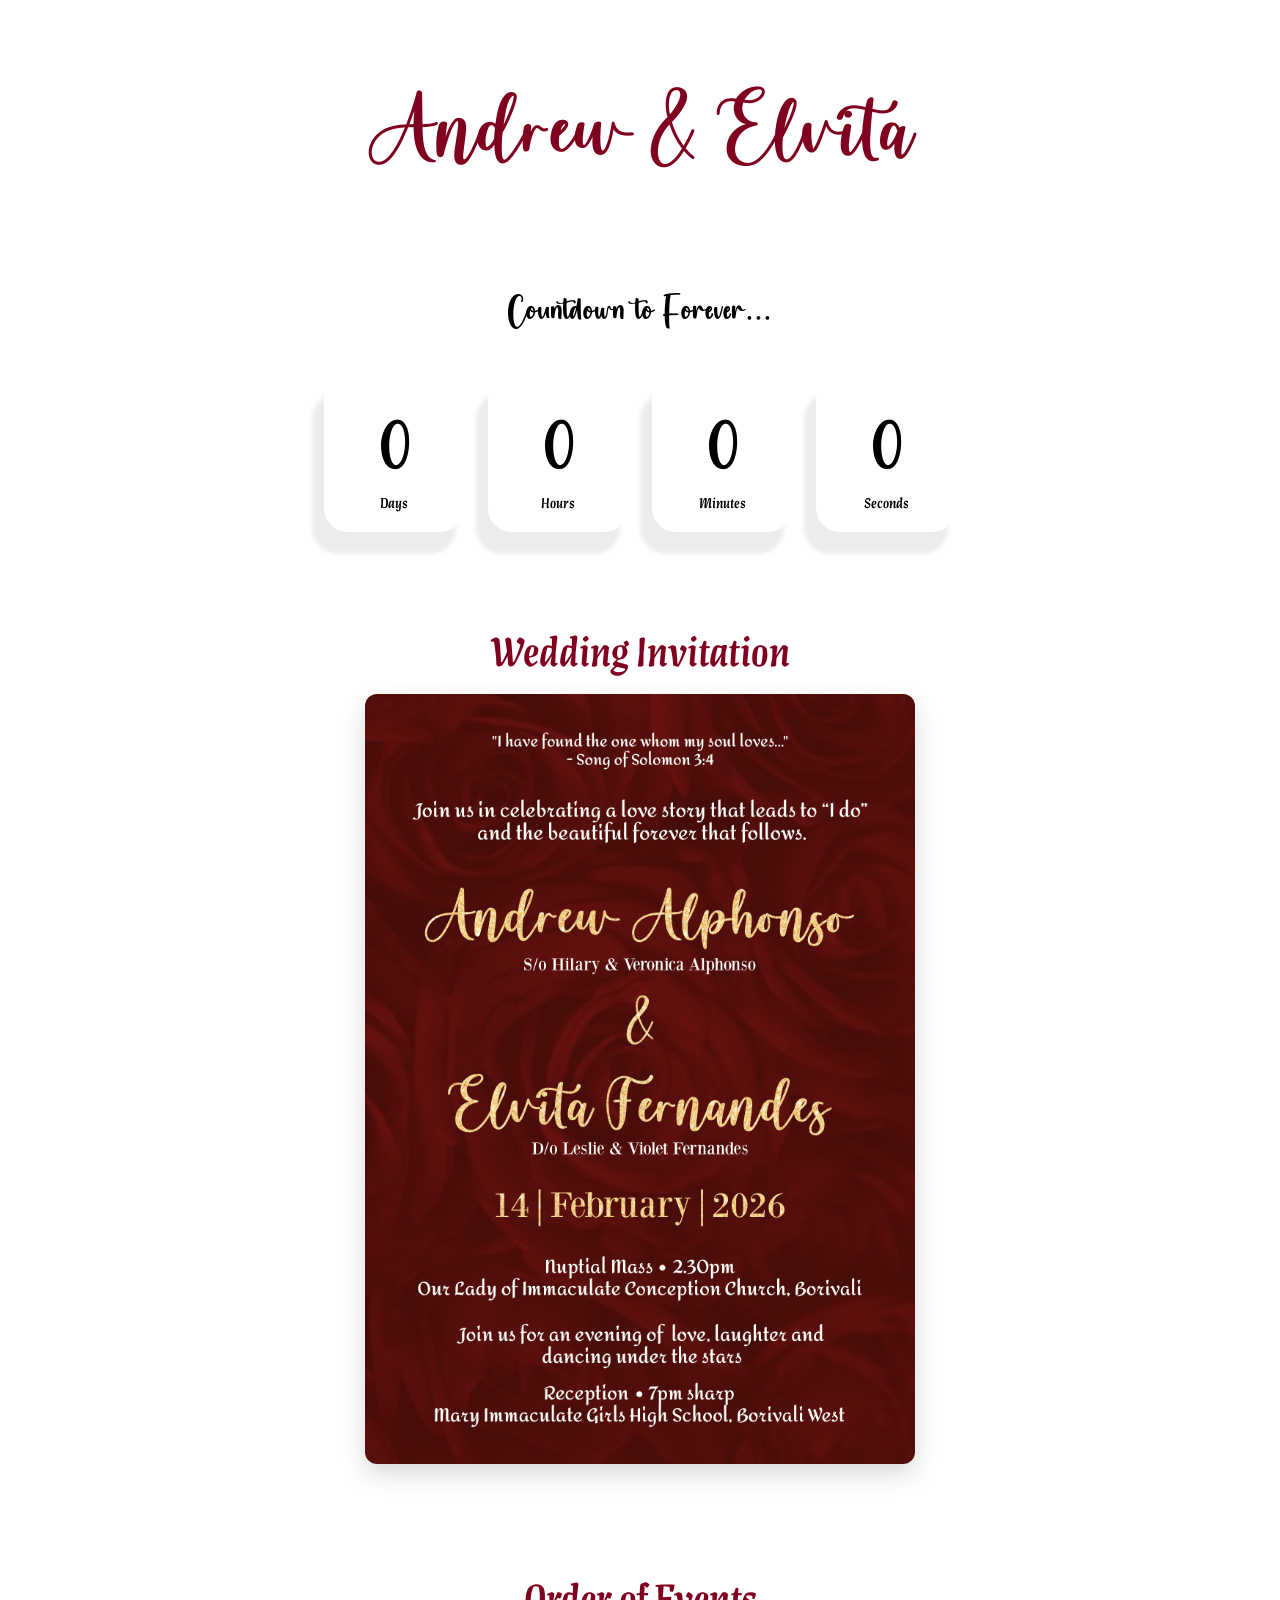
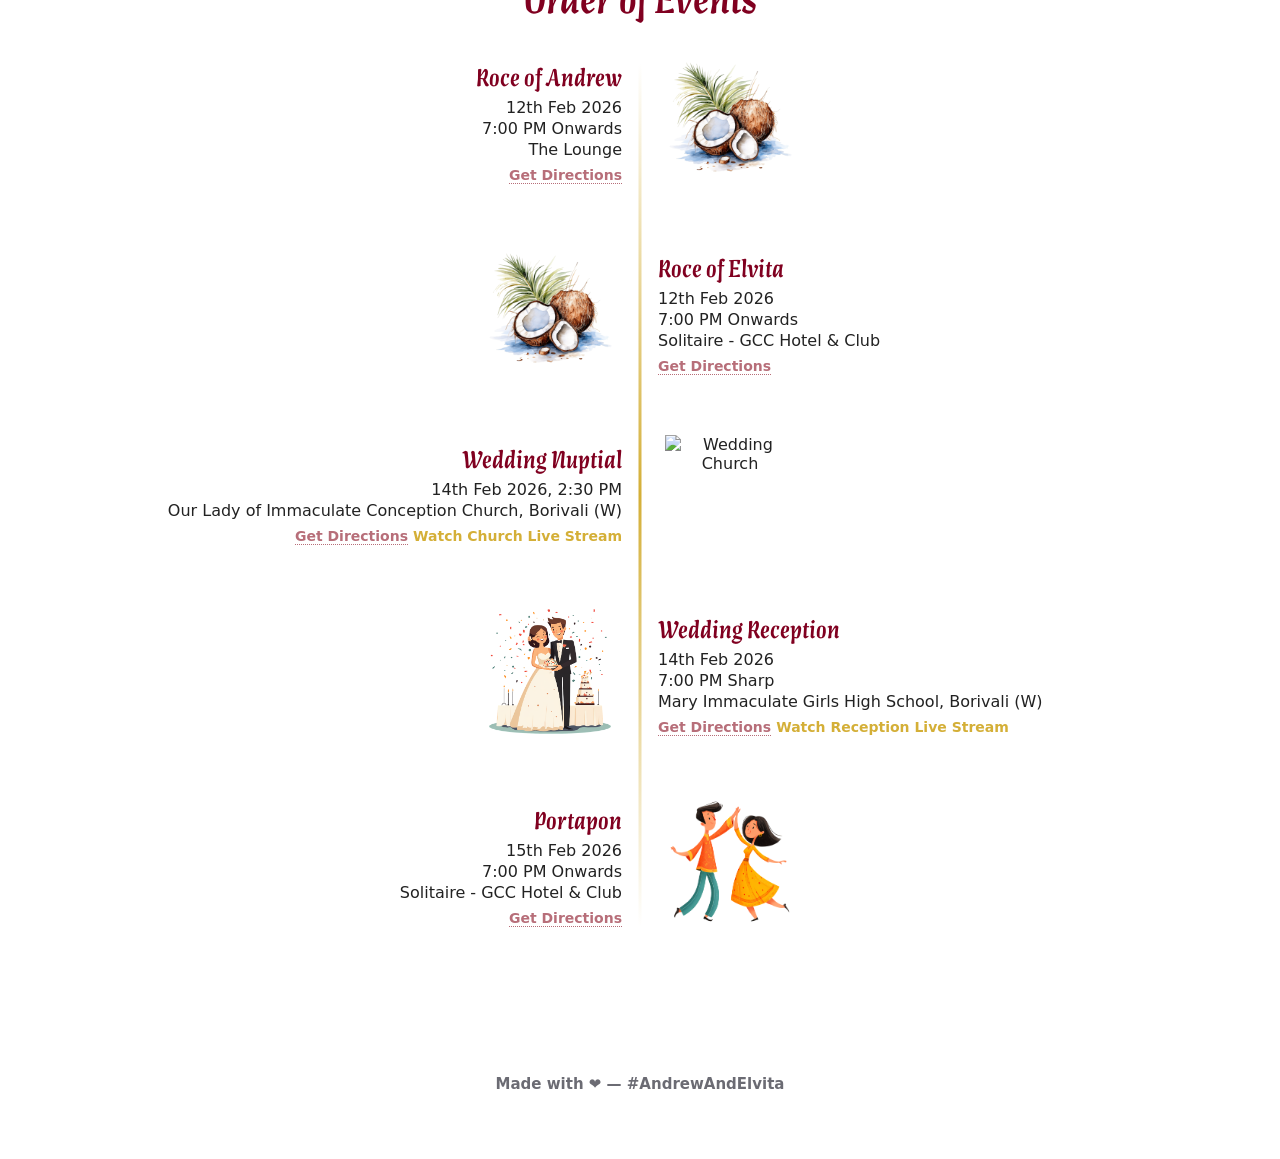
==== index.html @ 6a21d0bb "Update index.html" ====
<!doctype html>
<html lang="en">
<head>
  <meta charset="utf-8" />
  <meta name="viewport" content="width=device-width,initial-scale=1" />
  <title>Andrew & Elvita — Wedding</title>

  <!-- GSAP Libraries -->
  <script src="https://cdnjs.cloudflare.com/ajax/libs/gsap/3.13.0/gsap.min.js"></script>
  <script src="https://cdnjs.cloudflare.com/ajax/libs/gsap/3.13.0/ScrollTrigger.min.js"></script>

  <style>
    /* ===================== FONTS ===================== */
    @font-face {
      font-family: 'BrasiliaDelight';
      src: url('BrasiliaDelight-Regular.otf') format('opentype');
      font-weight: normal;
      font-style: normal;
    }

    @font-face {
      font-family: 'ArtigoDisplay';
      src: url('fonnts.com-Artigo-Display-Medium.otf') format('opentype');
      font-weight: 600;
      font-style: normal;
    }

    @font-face {
      font-family: 'Castillem';
      src: url('Castillem.otf') format('opentype');
      font-weight: normal;
      font-style: normal;
    }

    /* ===================== ROOT & BODY ===================== */
    :root {
      --primary: #B76E79;
      --bg: rgba(255, 255, 255, 0.85);
      --text: #222;
      --muted: #6b6b73;
      --card-radius: 20px;
      --gold: #D4AF37;
      --maroon: #800020;
    }

    body {
      font-family: Inter, system-ui, -apple-system, Segoe UI, Roboto, "Helvetica Neue", Arial;
      margin: 0;
      color: var(--text);
      background:
        linear-gradient(rgba(255,255,255,0.75), rgba(255,255,255,0.75)),
        url('bg.jpg') no-repeat center center fixed;
      background-size: cover;
    }

    .container {
      max-width: 1100px;
      margin: 36px auto;
      padding: 24px;
    }

    /* ===================== HEADER ===================== */
    header {
      display: flex;
      flex-direction: column;
      align-items: center;
      text-align: center;
    }

    .names {
      font-family: "BrasiliaDelight";
      font-size: 60px;
      color: var(--maroon);
      margin-bottom: 100px;
    }

    #name1, #name2 {
      display: inline-block; /* for GSAP slide-in */
    }

    .count {
      font-family: "Castillem";
      font-size: 35px;
      color: #000000;
    }

    /* ===================== COUNTDOWN (MATCH SCREENSHOT) ===================== */
    .countdown {
      display: flex;
      justify-content: center;
      gap: 24px;
      margin: 26px 0 10px;
      flex-wrap: nowrap;              /* always one row */
      box-sizing: border-box;
      padding: 10px 8px;
    }

    .unit {
      flex: 0 0 auto;
      background: #ffffff;
      border-radius: 24px;
      padding: 20px 20px;
      min-width: 100px;
      box-shadow: -10px 20px 4px 2px rgba(0, 0, 0, 0.08);
    }

    .unit .num {
      font-family: "BrasiliaDelight", cursive;
      font-weight: 700;
      font-size: 44px;
      text-align: center;
      color: #000000;
    }

    .unit .label {
      font-family: "ArtigoDisplay", serif;
      font-size: 14px;
      text-align: center;
      margin-top: 6px;
      color: #000000;
    }

    /* ===================== INVITATION CARD ===================== */
    .weddingcard {
      font-family: "ArtigoDisplay";
      font-size: 40px;
      text-align: center;
      color: var(--maroon);
      padding: 18px;
      margin-top: 20px;
    }

    .weddingcard img {
      max-width: 100%;
      height: auto;
      display: block;
      margin: 0 auto;
      border-radius: 12px;
      box-shadow: 0 10px 25px rgba(0,0,0,0.15);
    }

    /* ===================== ORDER OF EVENTS ===================== */
    .order-events {
      padding: 60px 20px 40px;
      text-align: center;
    }

    .events-title {
      font-family: "ArtigoDisplay";
      font-size: 40px;
      color: var(--maroon);
      margin-bottom: 40px;
    }

    .timeline {
      position: relative;
      max-width: 1000px;
      margin: auto;
    }

    .timeline::before {
      content: "";
      position: absolute;
      width: 3px;
      background: linear-gradient(to bottom, transparent, var(--gold), transparent);
      top: 0;
      bottom: 0;
      left: 50%;
      transform: translateX(-50%);
    }

    .event {
      position: relative;
      width: 50%;
      margin-bottom: 70px;
      opacity: 1;
      transform: none;
      transition: all 0.7s ease;
    }

    .event.animate {
      opacity: 0;
      transform: translateY(40px);
    }

    .event.show {
      opacity: 1;
      transform: translateY(0);
    }

    .left  { left: 0; }
    .right { left: 50%; }

    .left .event-text {
      text-align: right;
      padding-right: 18px;
    }

    .right .event-text {
      text-align: left;
      padding-left: 18px;
    }

    .event-text h3 {
      font-family: "ArtigoDisplay";
      font-size: 24px;
      color: var(--maroon);
      margin-bottom: 6px;
    }

    .event-text p {
      margin: 2px 0;
      font-size: 16px;
      color: var(--text);
    }

    .directions-link {
      display: inline-block;
      margin-top: 6px;
      font-size: 14px;
      color: var(--primary);
      text-decoration: none;
      font-weight: 600;
      border-bottom: 1px dotted var(--primary);
      transition: all 0.25s ease;
    }

    .directions-link:hover {
      color: var(--maroon);
      border-bottom-color: var(--maroon);
    }

    .live-link {
      display: inline-block;
      margin-top: 4px;
      font-size: 14px;
      color: var(--gold);
      text-decoration: none;
      font-weight: 600;
      border-bottom: 1px solid transparent;
      transition: all 0.25s ease;
    }

    .live-link:hover {
      color: var(--maroon);
      border-bottom-color: var(--maroon);
    }

    .event-graphic {
      position: absolute;
      top: -10px;
      width: 130px;
    }

    .event-graphic img {
      width: 100%;
      height: auto;
      display: block;
    }

    .left .event-graphic {
      right: -155px;
    }

    .right .event-graphic {
      left: -155px;
    }

    /* ===================== FOOTER ===================== */
    footer {
      margin-top: 26px;
      text-align: center;
      color: var(--muted);
      font-size: 15px;
      font-weight: 700;
      padding: 12px 0 6px;
    }

    /* ===================== RESPONSIVE ===================== */
    @media (max-width: 768px) {
      .container {
        padding: 16px;
      }

      .names {
        font-size: 40px;
        margin-bottom: 60px;
      }

      /* smaller countdown cards but still 1 row */
      .countdown {
        gap: 8px;
      }

      .unit {
        min-width: 70px;
        padding: 15px 10px;
        border-radius: 20px;
      }

      .unit .num {
        font-size: 28px;
      }

      .unit .label {
        font-size: 11px;
      }

      .events-title {
        font-size: 32px;
      }

      .event-text h3 {
        font-size: 22px;
      }

      .event-text p {
        font-size: 15px;
      }

      .event-graphic {
        width: 125px;
        top: 50%;
        transform: translateY(-50%);
      }

      .left .event-graphic{
        right: -145px;
      }

      .right .event-graphic{
        left: -145px;
      }
    }
  </style>
</head>

<body>
  <div class="overlay">
    <div class="container">
      <!-- ===================== HEADER ===================== -->
      <header>
        <div class="names">
          <span id="name1">Andrew</span> & <span id="name2">Elvita</span>
        </div>

        <div class="count">Countdown to Forever...</div>

        <div class="countdown" id="countdown">
          <div class="unit">
            <div class="num" id="days">0</div>
            <div class="label">Days</div>
          </div>
          <div class="unit">
            <div class="num" id="hours">0</div>
            <div class="label">Hours</div>
          </div>
          <div class="unit">
            <div class="num" id="minutes">0</div>
            <div class="label">Minutes</div>
          </div>
          <div class="unit">
            <div class="num" id="seconds">0</div>
            <div class="label">Seconds</div>
          </div>
        </div>
      </header>

      <!-- ===================== INVITATION CARD ===================== -->
      <section class="weddingcard">
        <div class="weddingcard">Wedding Invitation</div>
        <img src="wed card.jpg" alt="Wedding Invitation Card" width="550" height="650">
      </section>

      <!-- ===================== ORDER OF EVENTS ===================== -->
      <section class="order-events">
        <h2 class="events-title">Order of Events</h2>

        <div class="timeline">

          <!-- Roce of Andrew -->
          <div class="event left">
            <div class="event-text">
              <h3>Roce of Andrew</h3>
              <p>12th Feb 2026</p>
              <p>7:00 PM Onwards</p>
              <p>The Lounge</p>
              <a class="directions-link"
                 href="https://maps.app.goo.gl/tTWmRG5A96qswWANA"
                 target="_blank">Get Directions</a>
            </div>
            <div class="event-graphic">
              <img src="coconut.png" alt="Roce Coconut">
            </div>
          </div>

          <!-- Roce of Elvita -->
          <div class="event right">
            <div class="event-text">
              <h3>Roce of Elvita</h3>
              <p>12th Feb 2026</p>
              <p>7:00 PM Onwards</p>
              <p>Solitaire - GCC Hotel & Club</p>
              <a class="directions-link"
                 href="https://maps.app.goo.gl/Ly2qHVimS2H58NBR9"
                 target="_blank">Get Directions</a>
            </div>
            <div class="event-graphic">
              <img src="coconut.png" alt="Roce Coconut">
            </div>
          </div>

          <!-- Wedding Nuptial -->
          <div class="event left">
            <div class="event-text">
              <h3>Wedding Nuptial</h3>
              <p>14th Feb 2026, 2:30 PM</p>
              <p>Our Lady of Immaculate Conception Church, Borivali (W)</p>
              <a class="directions-link"
                 href="https://maps.app.goo.gl/smythFnh6tq2FZja9"
                 target="_blank">Get Directions</a>
              <a class="live-link"
                 href="YOUTUBE_CHURCH_URL"
                 target="_blank">Watch Church Live Stream</a>
            </div>
            <div class="event-graphic">
              <img src="church.png" alt="Wedding Church">
            </div>
          </div>

          <!-- Wedding Reception -->
          <div class="event right">
            <div class="event-text">
              <h3>Wedding Reception</h3>
              <p>14th Feb 2026</p>
              <p>7:00 PM Sharp</p>
              <p>Mary Immaculate Girls High School, Borivali (W)</p>
              <a class="directions-link"
                 href="https://maps.app.goo.gl/vG9r6VbFdsFW2Vdf7"
                 target="_blank">Get Directions</a>
              <a class="live-link"
                 href="YOUTUBE_RECEPTION_URL"
                 target="_blank">Watch Reception Live Stream</a>
            </div>
            <div class="event-graphic">
              <img src="reception.png" alt="Reception">
            </div>
          </div>

          <!-- Portapon -->
          <div class="event left">
            <div class="event-text">
              <h3>Portapon</h3>
              <p>15th Feb 2026</p>
              <p>7:00 PM Onwards</p>
              <p>Solitaire - GCC Hotel & Club</p>
              <a class="directions-link"
                 href="https://maps.app.goo.gl/Ly2qHVimS2H58NBR9"
                 target="_blank">Get Directions</a>
            </div>
            <div class="event-graphic">
              <img src="portapon.png" alt="Portapon Dinner">
            </div>
          </div>

        </div>
      </section>

      <!-- ===================== FOOTER ===================== -->
      <footer>
        Made with ❤️ — #AndrewAndElvita
      </footer>
    </div>
  </div>

  <script>
    // ===================== NAME ANIMATION =====================
    gsap.from("#name1", {
      duration: 1.5,
      xPercent: -300,
      opacity: 0,
      ease: "power1.out"
    });

    gsap.from("#name2", {
      duration: 1.5,
      xPercent: 300,
      opacity: 0,
      ease: "power1.out"
    });

    // Optional scroll trigger (you can remove if not needed)
    ScrollTrigger.create({
      trigger: "header",
      start: "bottom bottom",
      onEnter: () => {
        document.getElementById("countdown")
                .scrollIntoView({ behavior: "smooth" });
      },
      onEnterBack: () => {
        document.querySelector("header")
                .scrollIntoView({ behavior: "smooth" });
      }
    });

    // ===================== COUNTDOWN LOGIC =====================
    const WEDDING_DATE_ISO = "2026-02-14T02:30:00+05:30";
    const end = new Date(WEDDING_DATE_ISO).getTime();

    function updateCountdown() {
      const now = Date.now();
      let diff = Math.max(0, end - now);

      const days = Math.floor(diff / (1000 * 60 * 60 * 24));
      diff -= days * (1000 * 60 * 60 * 24);

      const hours = Math.floor(diff / (1000 * 60 * 60));
      diff -= hours * (1000 * 60 * 60);

      const minutes = Math.floor(diff / (1000 * 60));
      diff -= minutes * (1000 * 60);

      const seconds = Math.floor(diff / 1000);

      document.getElementById('days').textContent = days;
      document.getElementById('hours').textContent = hours.toString().padStart(2, '0');
      document.getElementById('minutes').textContent = minutes.toString().padStart(2, '0');
      document.getElementById('seconds').textContent = seconds.toString().padStart(2, '0');

      if (end - now <= 0) {
        document.getElementById('countdown').innerHTML =
          "<strong>The day has arrived — Welcome!</strong>";
        clearInterval(timer);
      }
    }

    updateCountdown();
    const timer = setInterval(updateCountdown, 1000);

    // ===================== TIMELINE SCROLL ANIMATION =====================
    document.addEventListener('DOMContentLoaded', () => {
      const events = document.querySelectorAll('.event');
      events.forEach(e => e.classList.add('animate'));

      if ('IntersectionObserver' in window) {
        const observer = new IntersectionObserver(entries => {
          entries.forEach(entry => {
            if (entry.isIntersecting) {
              entry.target.classList.add('show');
            }
          });
        }, { threshold: 0.3 });

        events.forEach(event => observer.observe(event));
      } else {
        events.forEach(e => e.classList.add('show'));
      }
    });
  </script>
</body>
</html>
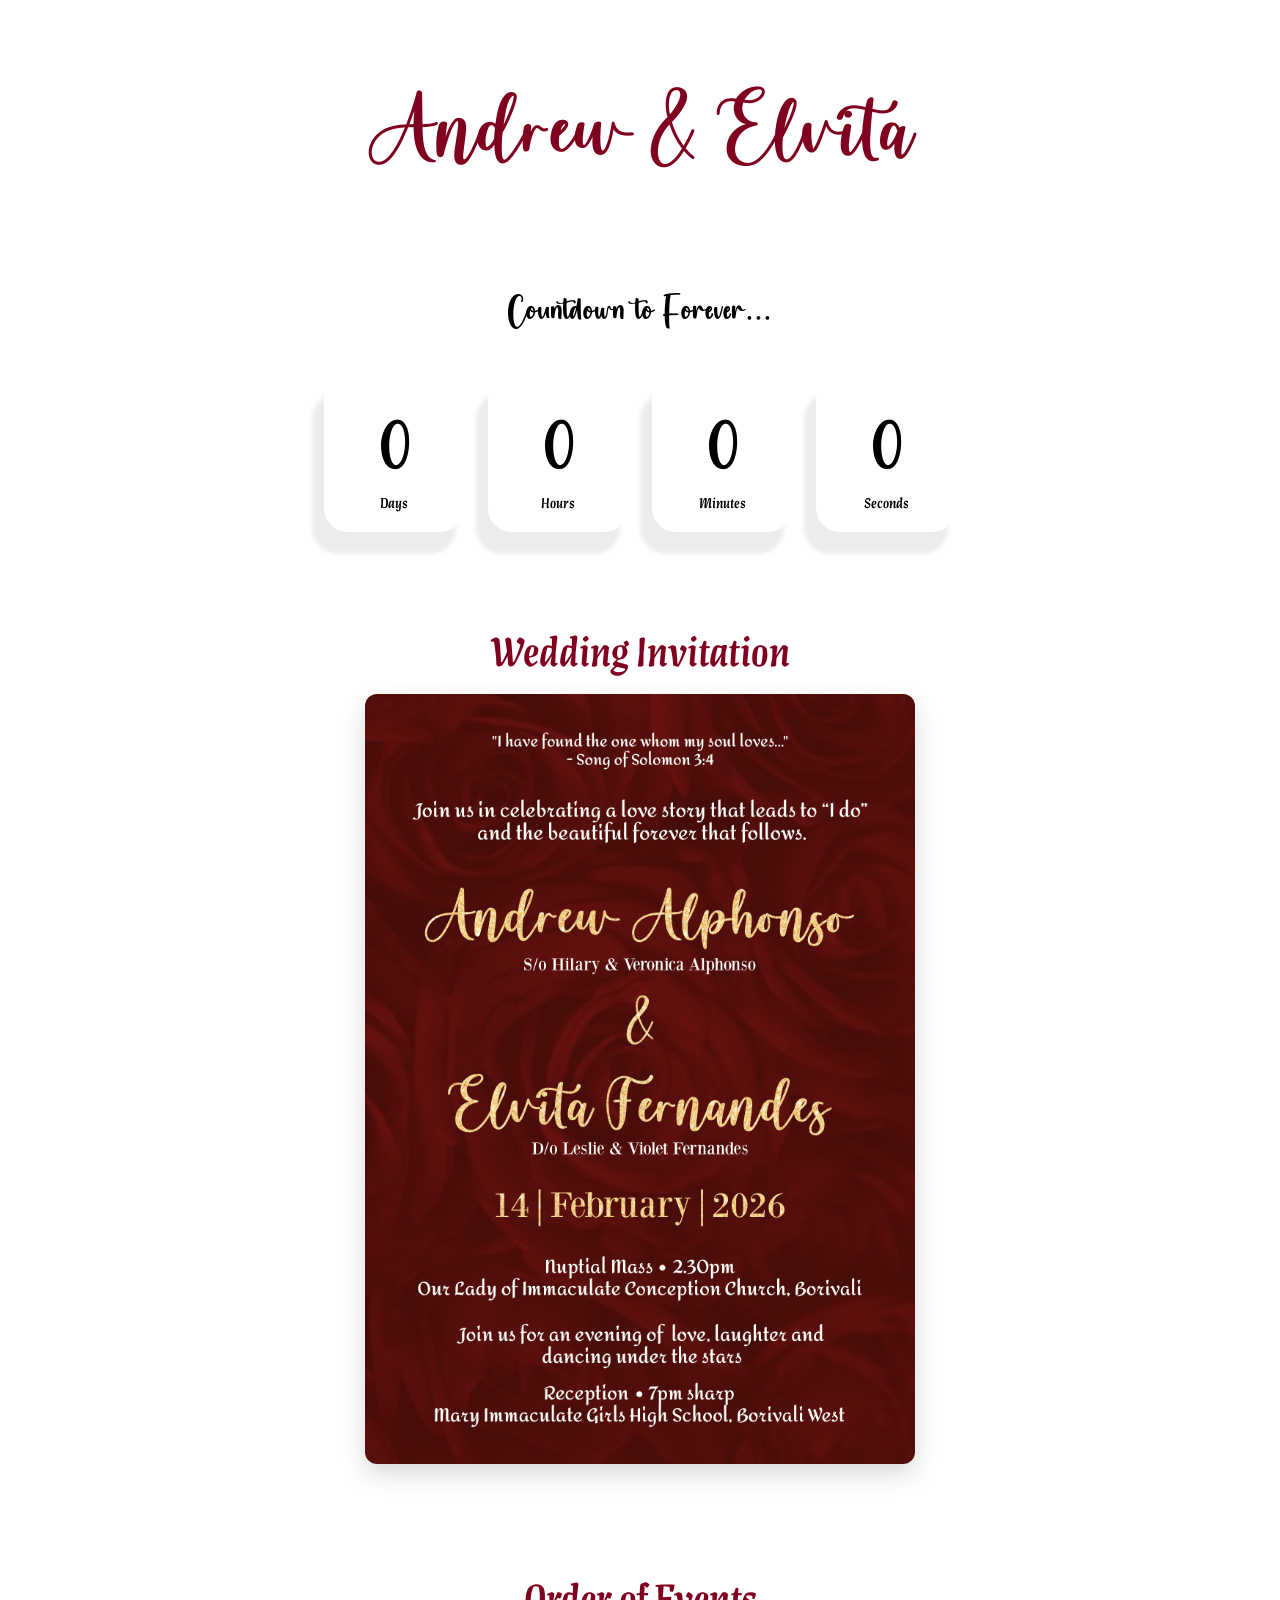
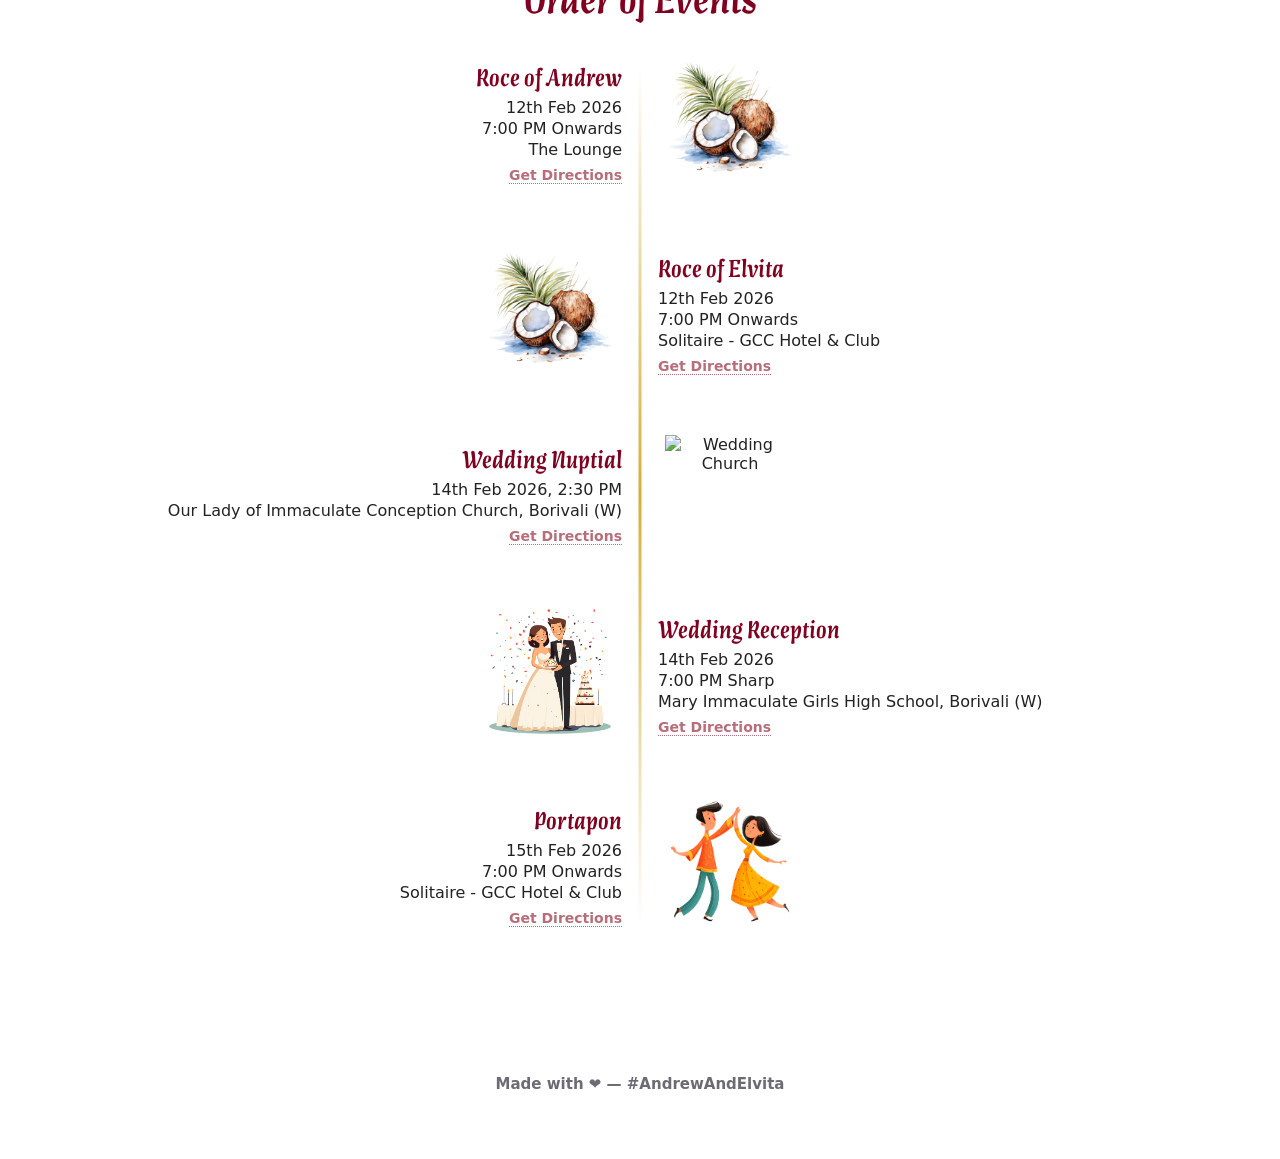
==== commit 1732d11a: "Update index.html removed live link" ====
--- a/index.html
+++ b/index.html
@@ -419,9 +419,6 @@
               <a class="directions-link"
                  href="https://maps.app.goo.gl/smythFnh6tq2FZja9"
                  target="_blank">Get Directions</a>
-              <a class="live-link"
-                 href="YOUTUBE_CHURCH_URL"
-                 target="_blank">Watch Church Live Stream</a>
             </div>
             <div class="event-graphic">
               <img src="church.png" alt="Wedding Church">
@@ -438,9 +435,6 @@
               <a class="directions-link"
                  href="https://maps.app.goo.gl/vG9r6VbFdsFW2Vdf7"
                  target="_blank">Get Directions</a>
-              <a class="live-link"
-                 href="YOUTUBE_RECEPTION_URL"
-                 target="_blank">Watch Reception Live Stream</a>
             </div>
             <div class="event-graphic">
               <img src="reception.png" alt="Reception">
@@ -570,3 +564,4 @@
 
 
 
+
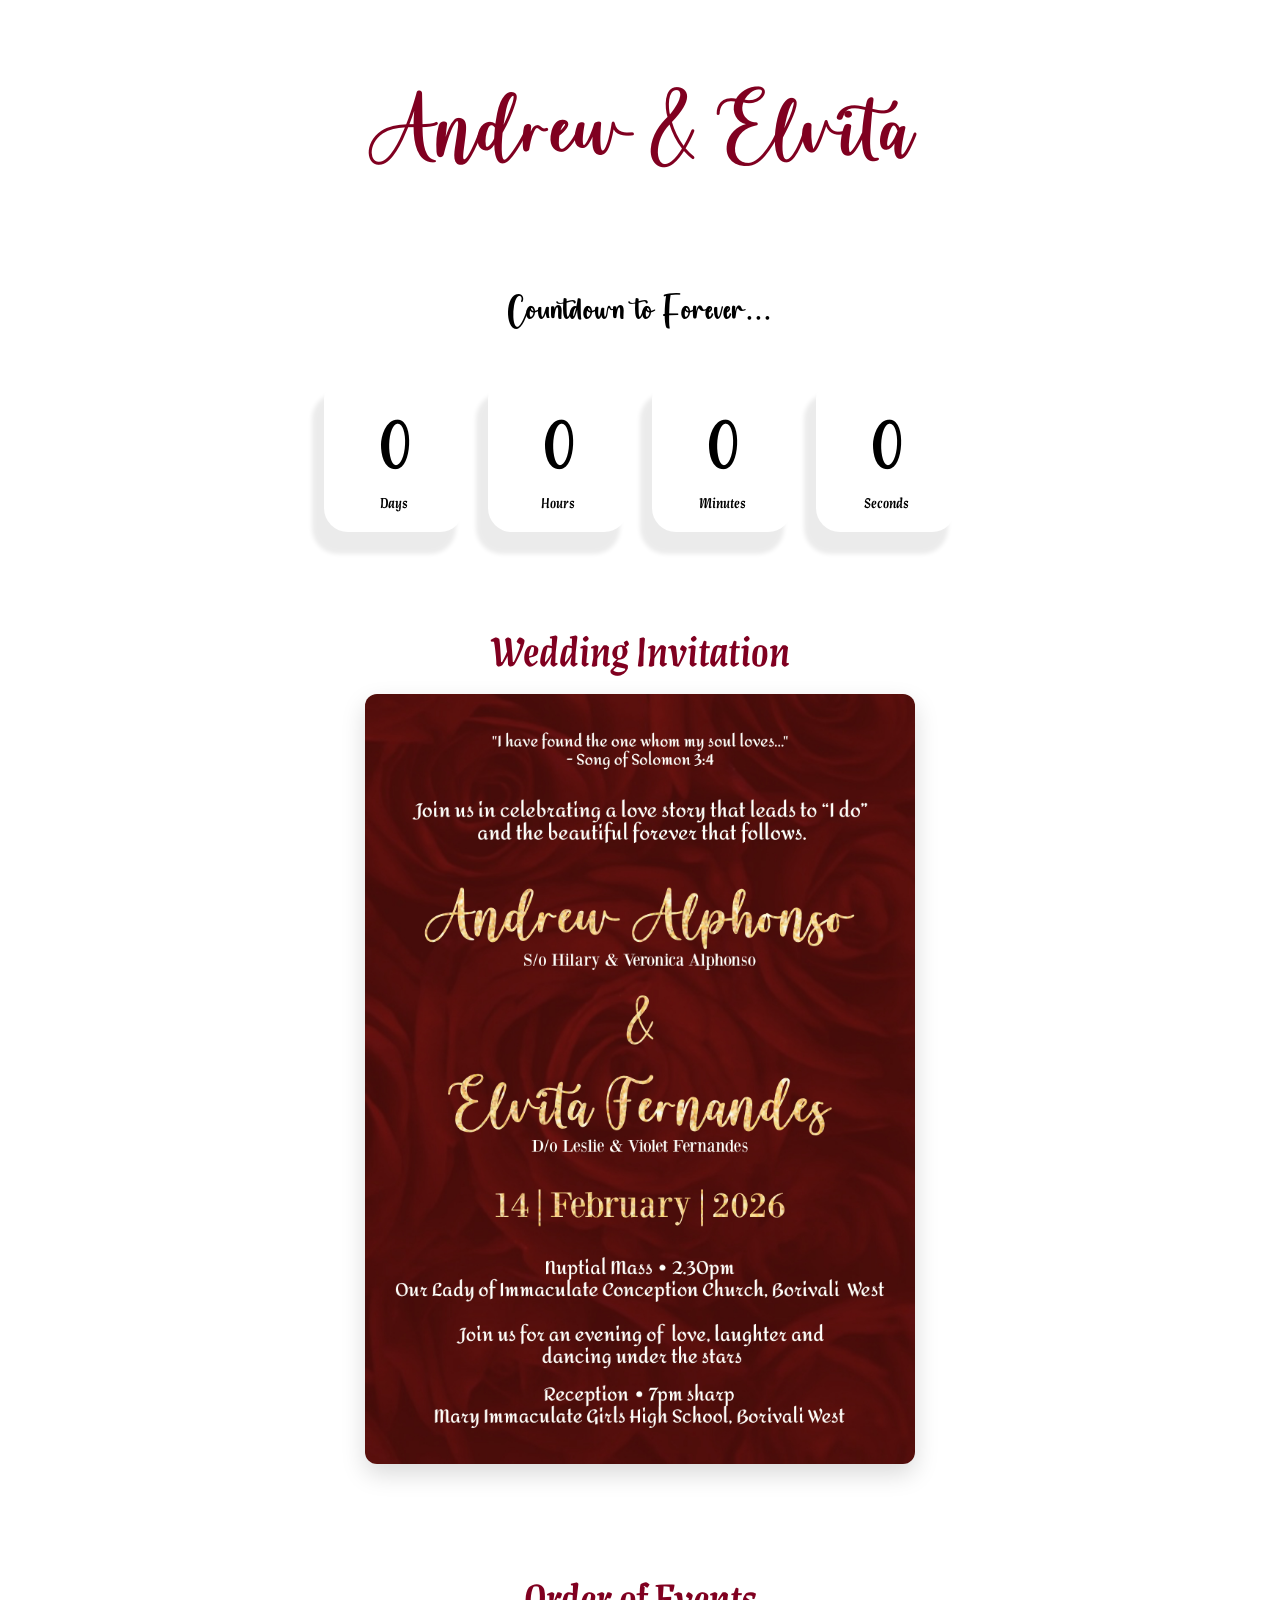
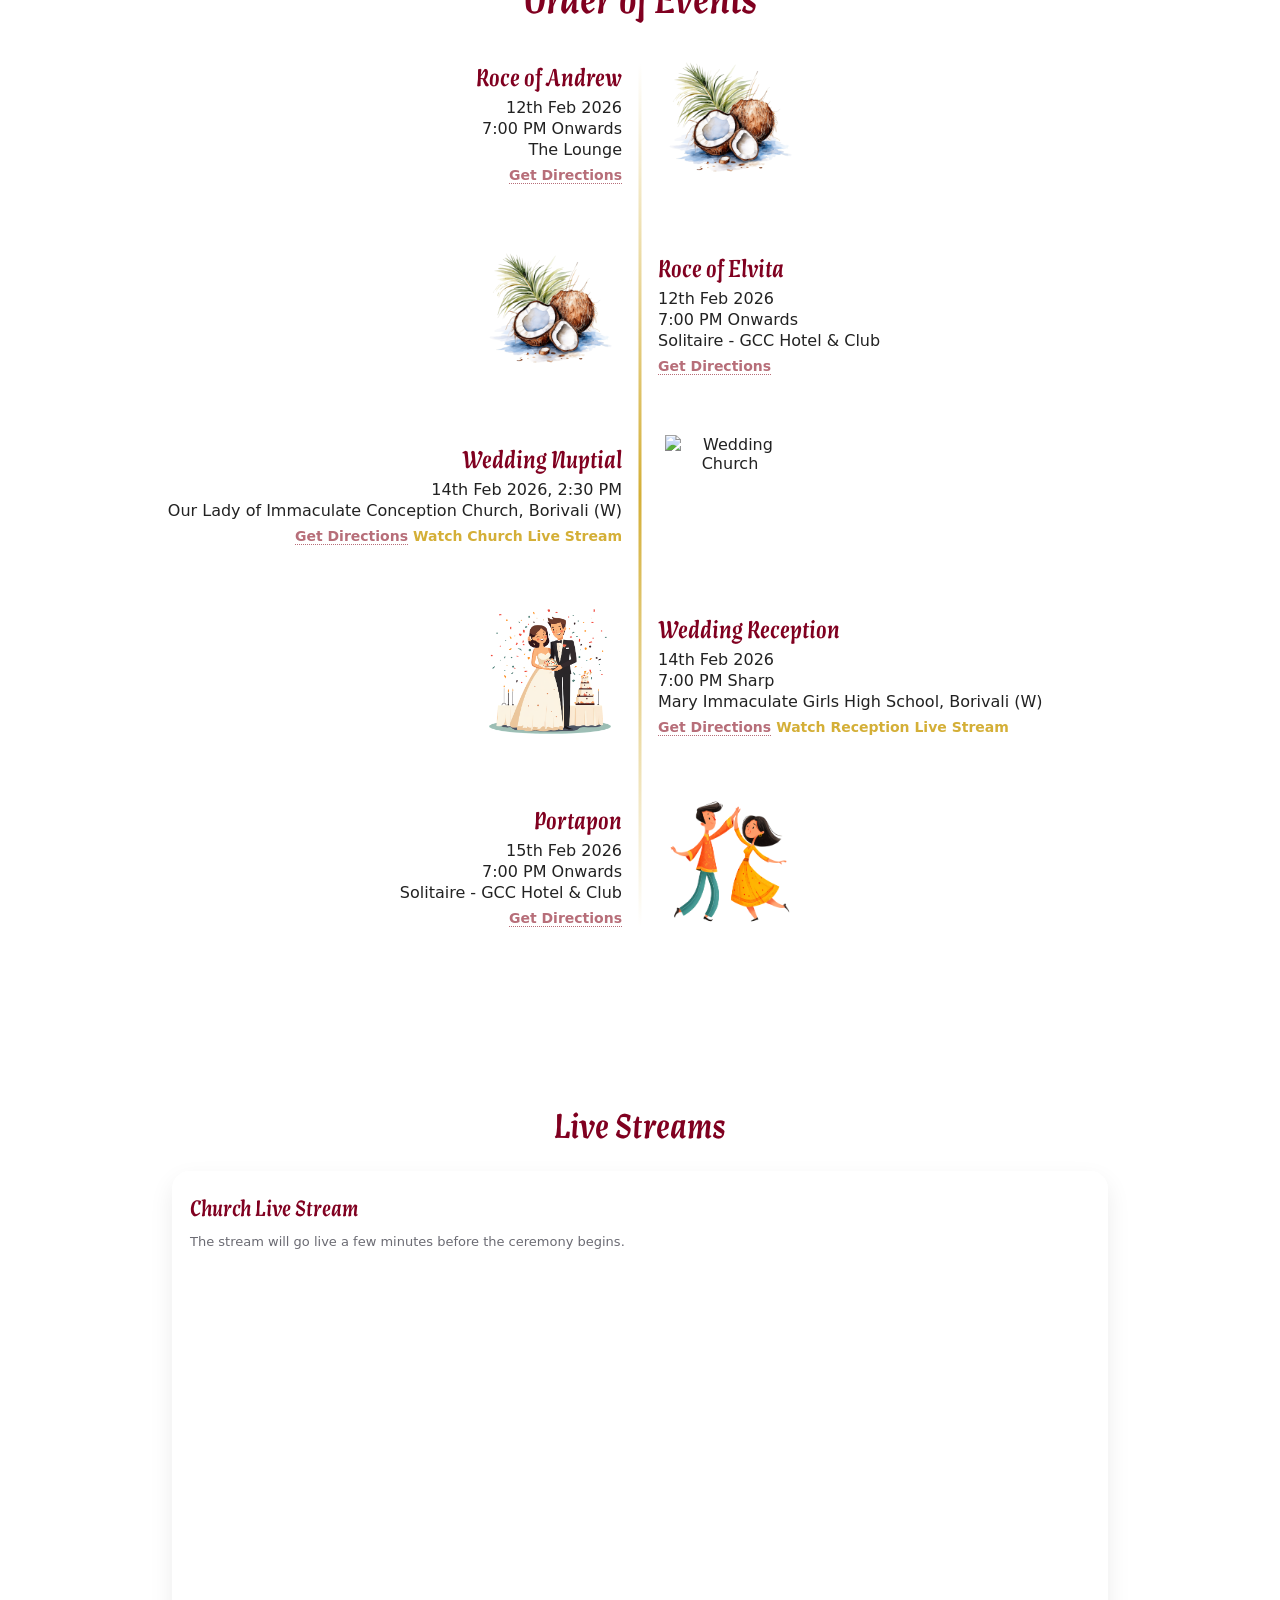
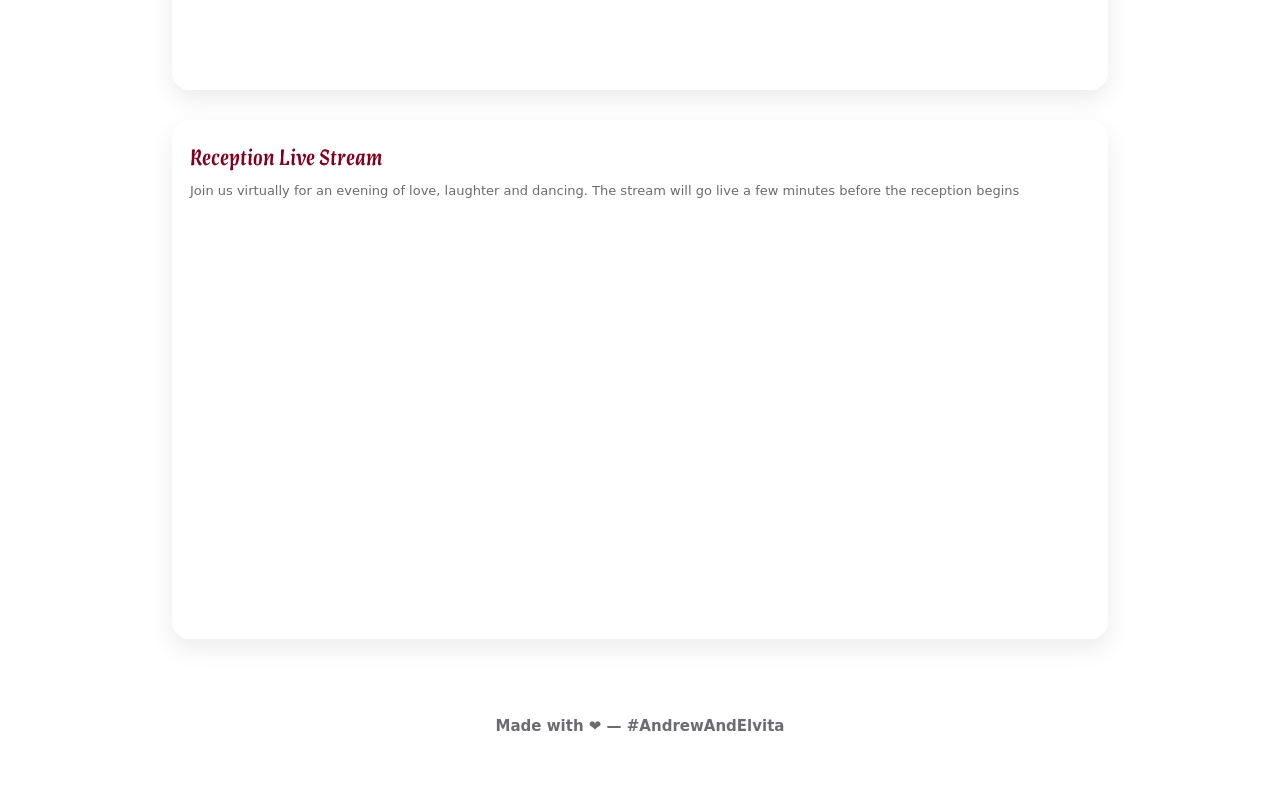
==== commit 85c38f06: "Update index.html updated with embedded live links" ====
--- a/index.html
+++ b/index.html
@@ -42,6 +42,10 @@
       --gold: #D4AF37;
       --maroon: #800020;
     }
+	
+    html {
+      scroll-behavior: smooth; /* smooth scrolling to live section */
+    }
 
     body {
       font-family: Inter, system-ui, -apple-system, Segoe UI, Roboto, "Helvetica Neue", Arial;
@@ -90,7 +94,7 @@
       justify-content: center;
       gap: 24px;
       margin: 26px 0 10px;
-      flex-wrap: nowrap;              /* always one row */
+      flex-wrap: nowrap;
       box-sizing: border-box;
       padding: 10px 8px;
     }
@@ -239,6 +243,7 @@
       font-weight: 600;
       border-bottom: 1px solid transparent;
       transition: all 0.25s ease;
+	  cursor: pointer;
     }
 
     .live-link:hover {
@@ -264,6 +269,50 @@
 
     .right .event-graphic {
       left: -155px;
+    }
+
+    /* ===================== LIVE STREAM SECTION ===================== */
+    .live-section {
+      padding: 40px 20px 10px;
+    }
+
+    .live-title {
+      font-family: "ArtigoDisplay";
+      font-size: 34px;
+      color: var(--maroon);
+      text-align: center;
+      margin-bottom: 24px;
+    }
+
+    .live-card {
+      max-width: 900px;
+      margin: 0 auto 30px;
+      background: rgba(255,255,255,0.9);
+      border-radius: 18px;
+      padding: 18px 18px 24px;
+      box-shadow: 0 10px 25px rgba(0,0,0,0.08);
+    }
+
+    .live-card h3 {
+      font-family: "ArtigoDisplay";
+      font-size: 22px;
+      color: var(--maroon);
+      margin: 6px 0 12px;
+      text-align: left;
+    }
+
+    .live-card iframe {
+      width: 100%;
+      height: 400px;
+      border-radius: 12px;
+      border: 0;
+    }
+
+    .live-note {
+      font-size: 13px;
+      color: var(--muted);
+      margin-top: 6px;
+      text-align: left;
     }
 
     /* ===================== FOOTER ===================== */
@@ -287,7 +336,6 @@
         margin-bottom: 60px;
       }
 
-      /* smaller countdown cards but still 1 row */
       .countdown {
         gap: 8px;
       }
@@ -330,6 +378,14 @@
 
       .right .event-graphic{
         left: -145px;
+      }
+	  
+      .live-title {
+        font-size: 28px;
+      }
+
+      .live-card iframe {
+        height: 220px;
       }
     }
   </style>
@@ -419,6 +475,8 @@
               <a class="directions-link"
                  href="https://maps.app.goo.gl/smythFnh6tq2FZja9"
                  target="_blank">Get Directions</a>
+			  <!-- scroll to church live section -->
+              <a class="live-link" href="#church-live">Watch Church Live Stream</a>
             </div>
             <div class="event-graphic">
               <img src="church.png" alt="Wedding Church">
@@ -435,6 +493,8 @@
               <a class="directions-link"
                  href="https://maps.app.goo.gl/vG9r6VbFdsFW2Vdf7"
                  target="_blank">Get Directions</a>
+			  <!-- scroll to reception live section -->
+              <a class="live-link" href="#reception-live">Watch Reception Live Stream</a>
             </div>
             <div class="event-graphic">
               <img src="reception.png" alt="Reception">
@@ -460,6 +520,35 @@
         </div>
       </section>
 
+      <!-- ===================== LIVE STREAM SECTION ===================== -->
+      <section class="live-section" id="live-section">
+        <h2 class="live-title">Live Streams</h2>
+
+        <!-- Church Live -->
+        <div class="live-card" id="church-live">
+          <h3>Church Live Stream</h3>
+		  <p class="live-note">The stream will go live a few minutes before the ceremony begins.</p>
+          <iframe
+            src="https://www.youtube.com/embed/wWVia91b0Ew?si=HmIvx_vs7KrbZlq7"
+            title="Church Live Stream"
+            allow="accelerometer; autoplay; clipboard-write; encrypted-media; gyroscope; picture-in-picture; web-share"
+            allowfullscreen>
+          </iframe>
+        </div>
+
+        <!-- Reception Live -->
+        <div class="live-card" id="reception-live">
+          <h3>Reception Live Stream</h3>
+		  <p class="live-note">Join us virtually for an evening of love, laughter and dancing. The stream will go live a few minutes before the reception begins</p>
+          <iframe
+            src="https://www.youtube.com/embed/Irv5Vjc3b0M?si=SNYu11GG_46bQIXP"
+            title="Reception Live Stream"
+            allow="accelerometer; autoplay; clipboard-write; encrypted-media; gyroscope; picture-in-picture; web-share"
+            allowfullscreen>
+          </iframe>
+        </div>
+      </section>
+
       <!-- ===================== FOOTER ===================== -->
       <footer>
         Made with ❤️ — #AndrewAndElvita
@@ -483,7 +572,6 @@
       ease: "power1.out"
     });
 
-    // Optional scroll trigger (you can remove if not needed)
     ScrollTrigger.create({
       trigger: "header",
       start: "bottom bottom",
@@ -553,15 +641,3 @@
   </script>
 </body>
 </html>
-
-
-
-
-
-
-
-
-
-
-
-
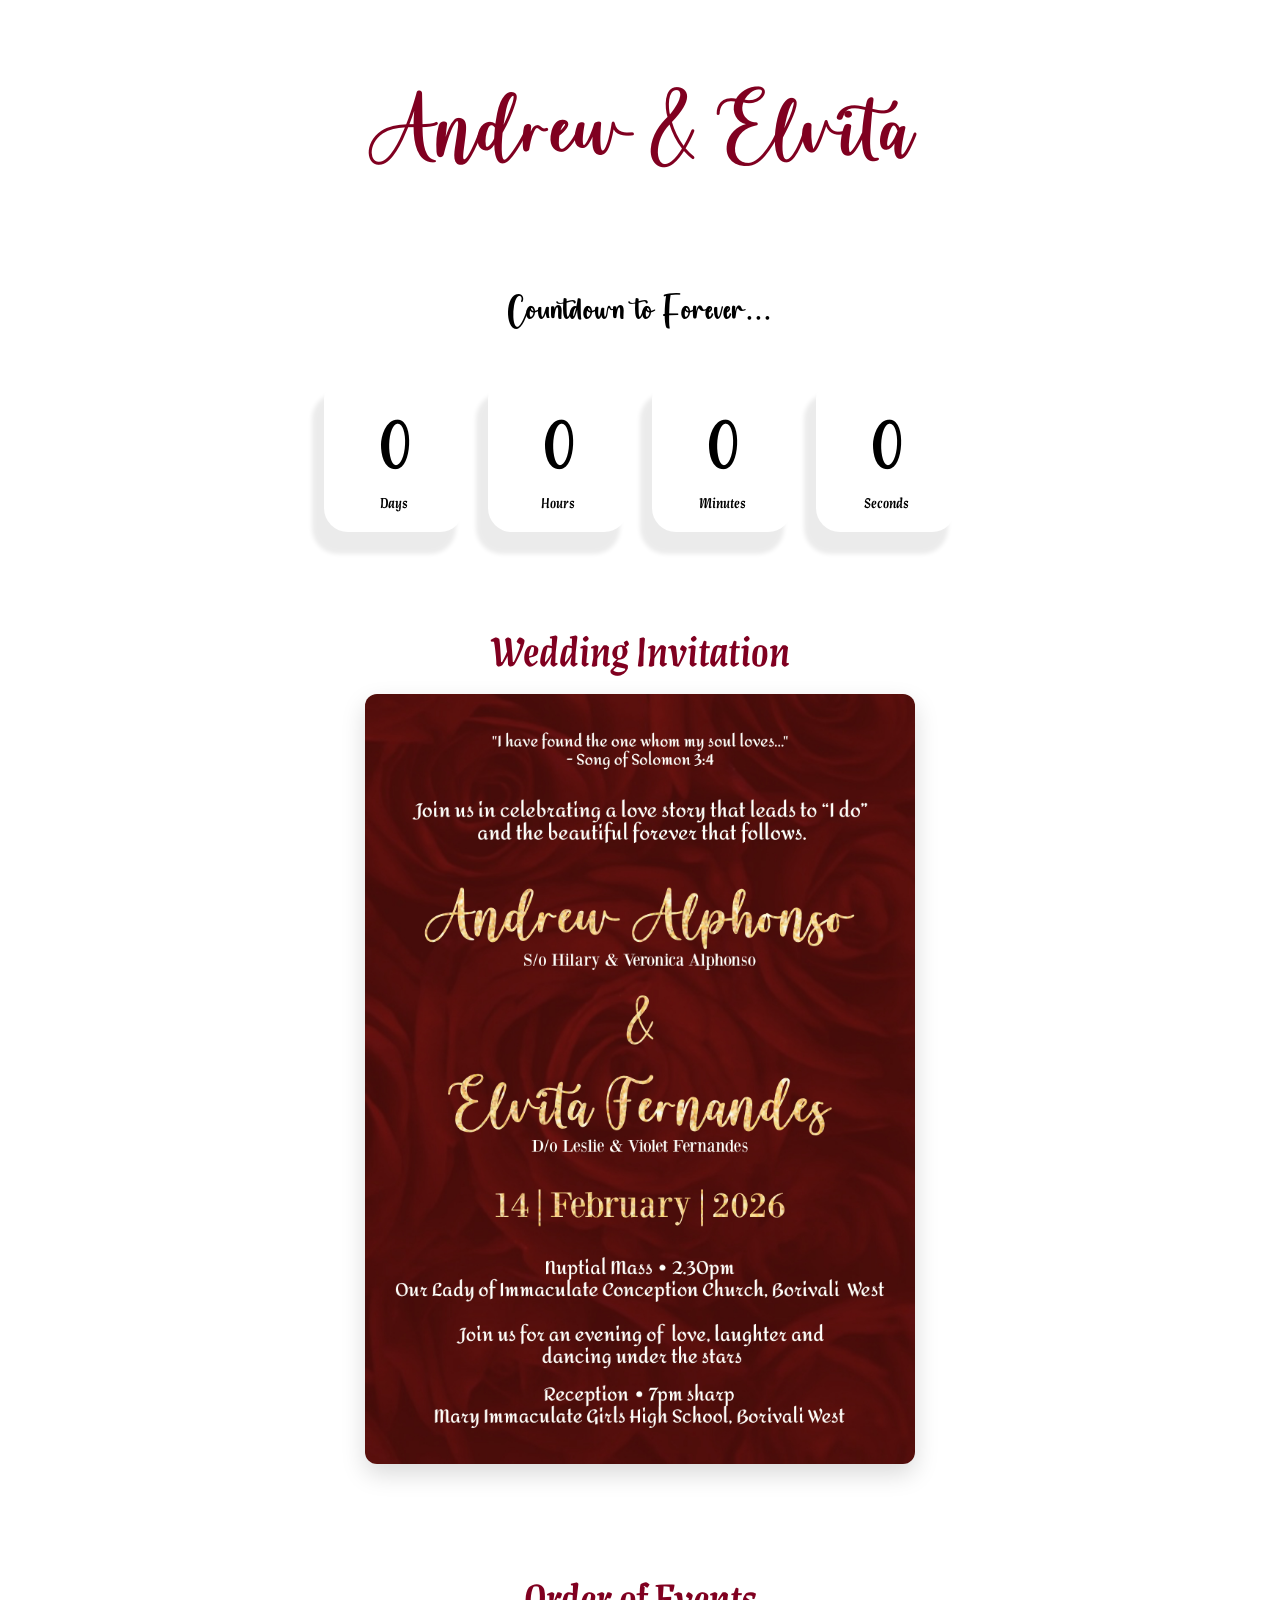
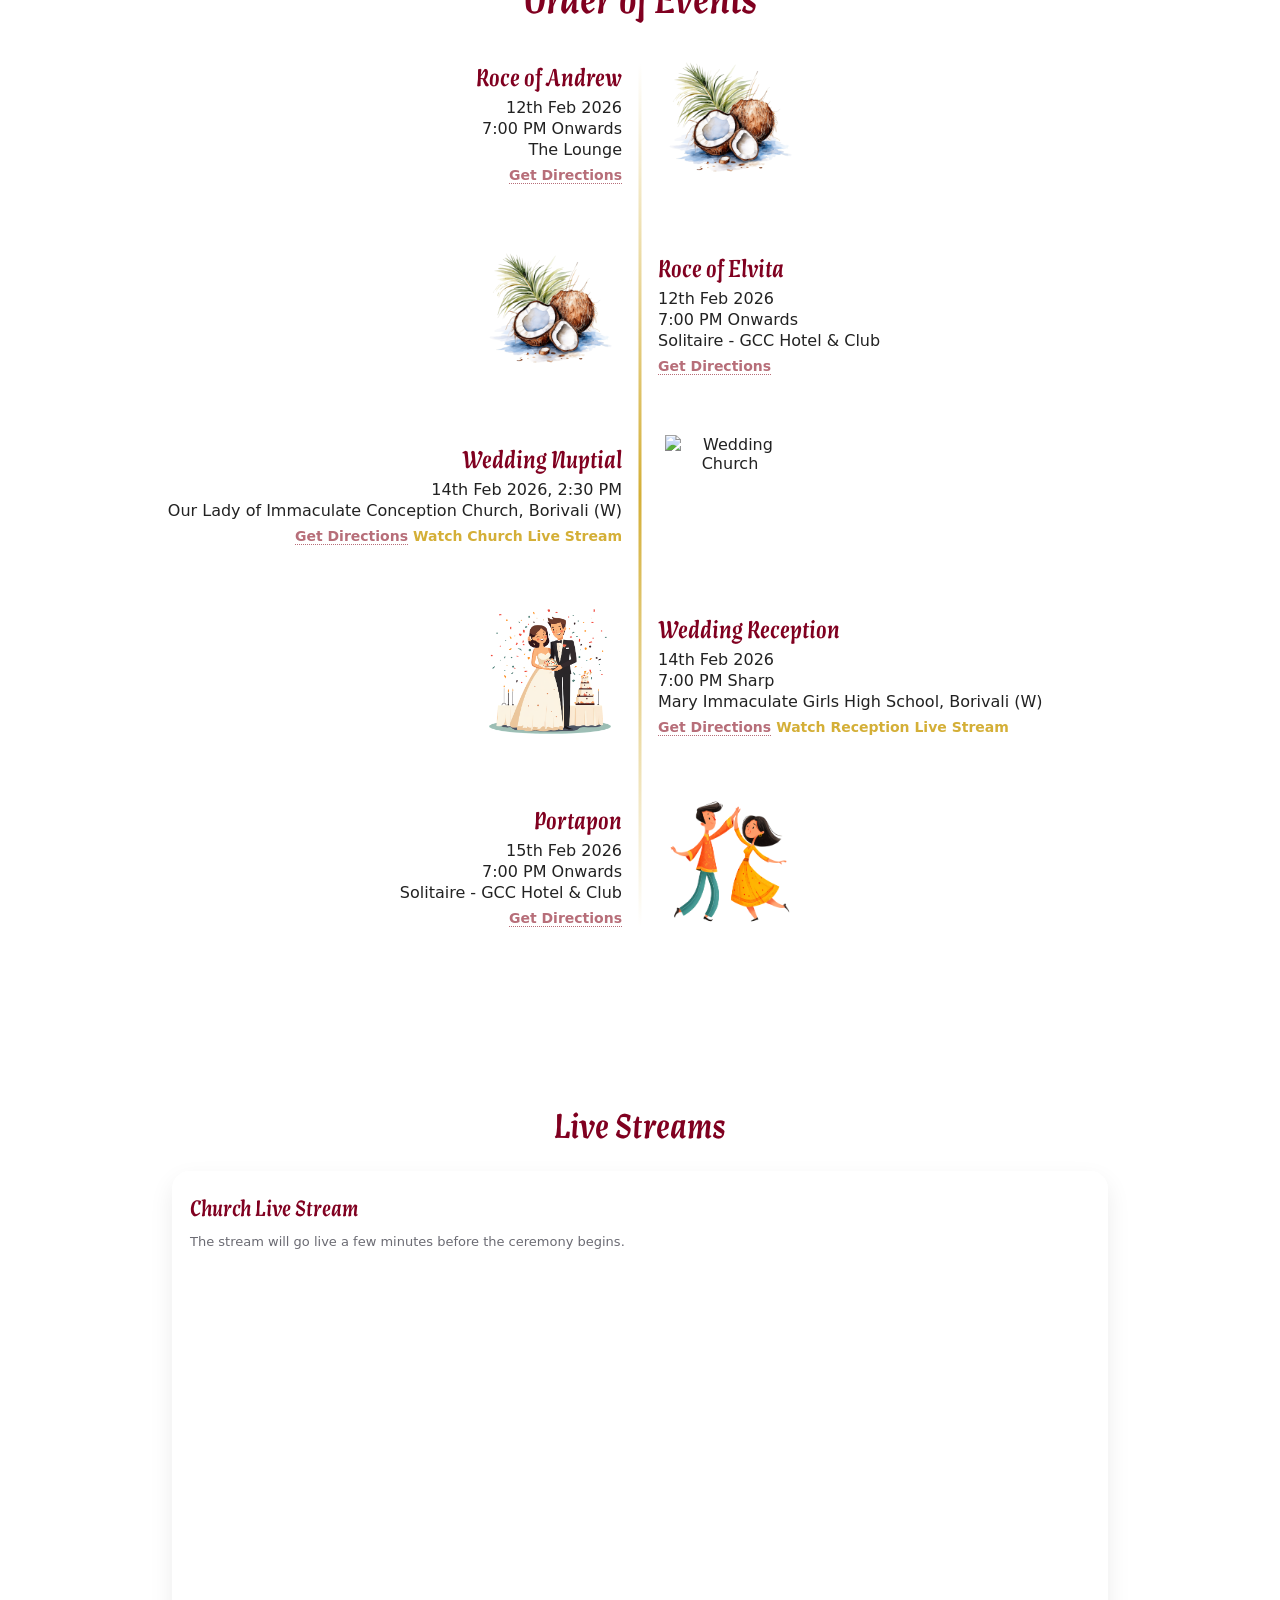
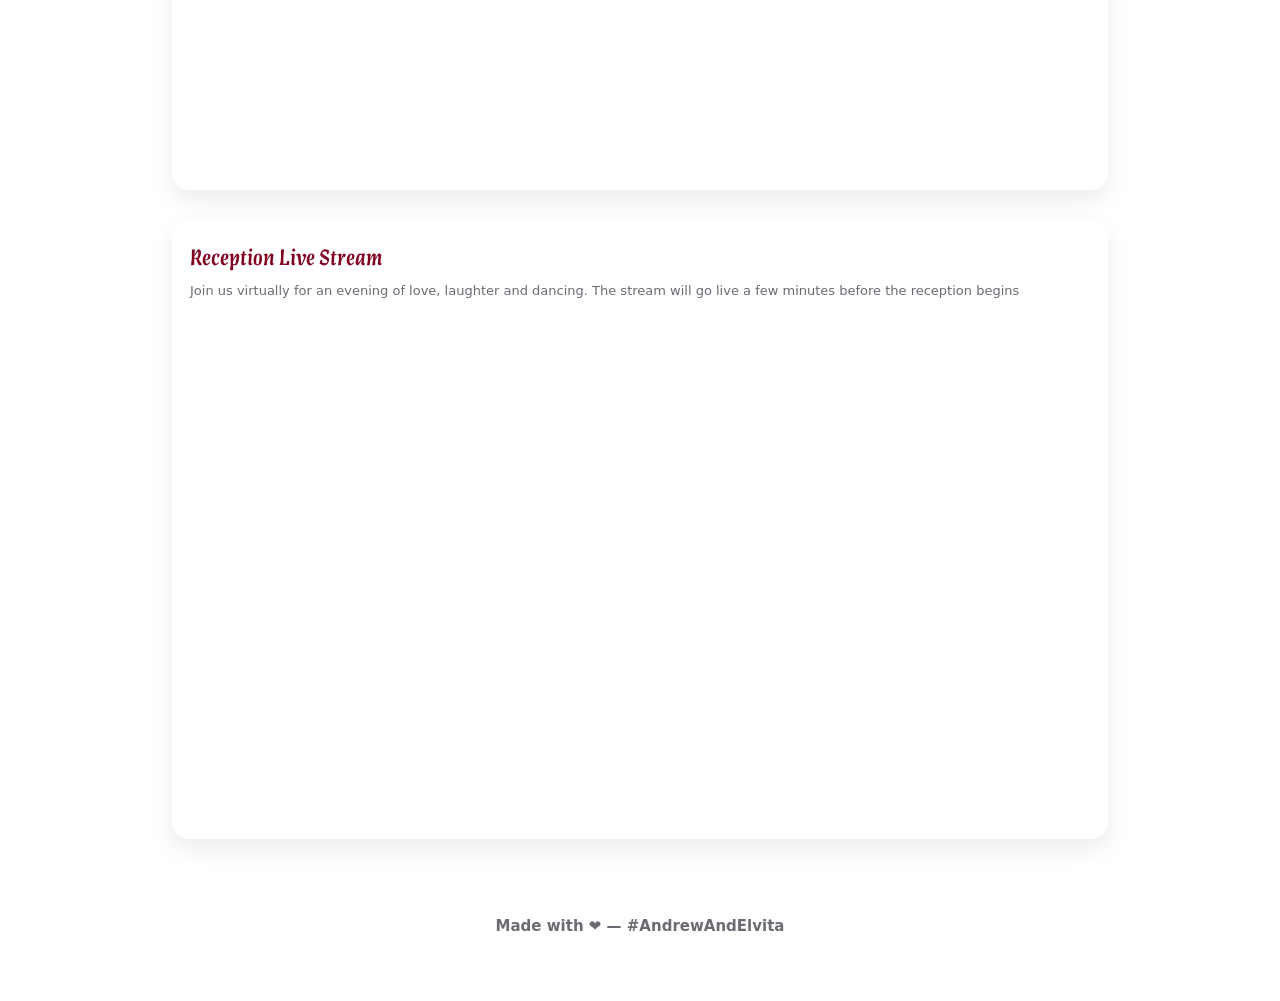
==== commit 53444990: "Update index.html iframe size update" ====
--- a/index.html
+++ b/index.html
@@ -303,7 +303,7 @@
 
     .live-card iframe {
       width: 100%;
-      height: 400px;
+      height: 500px;
       border-radius: 12px;
       border: 0;
     }
@@ -641,3 +641,4 @@
   </script>
 </body>
 </html>
+
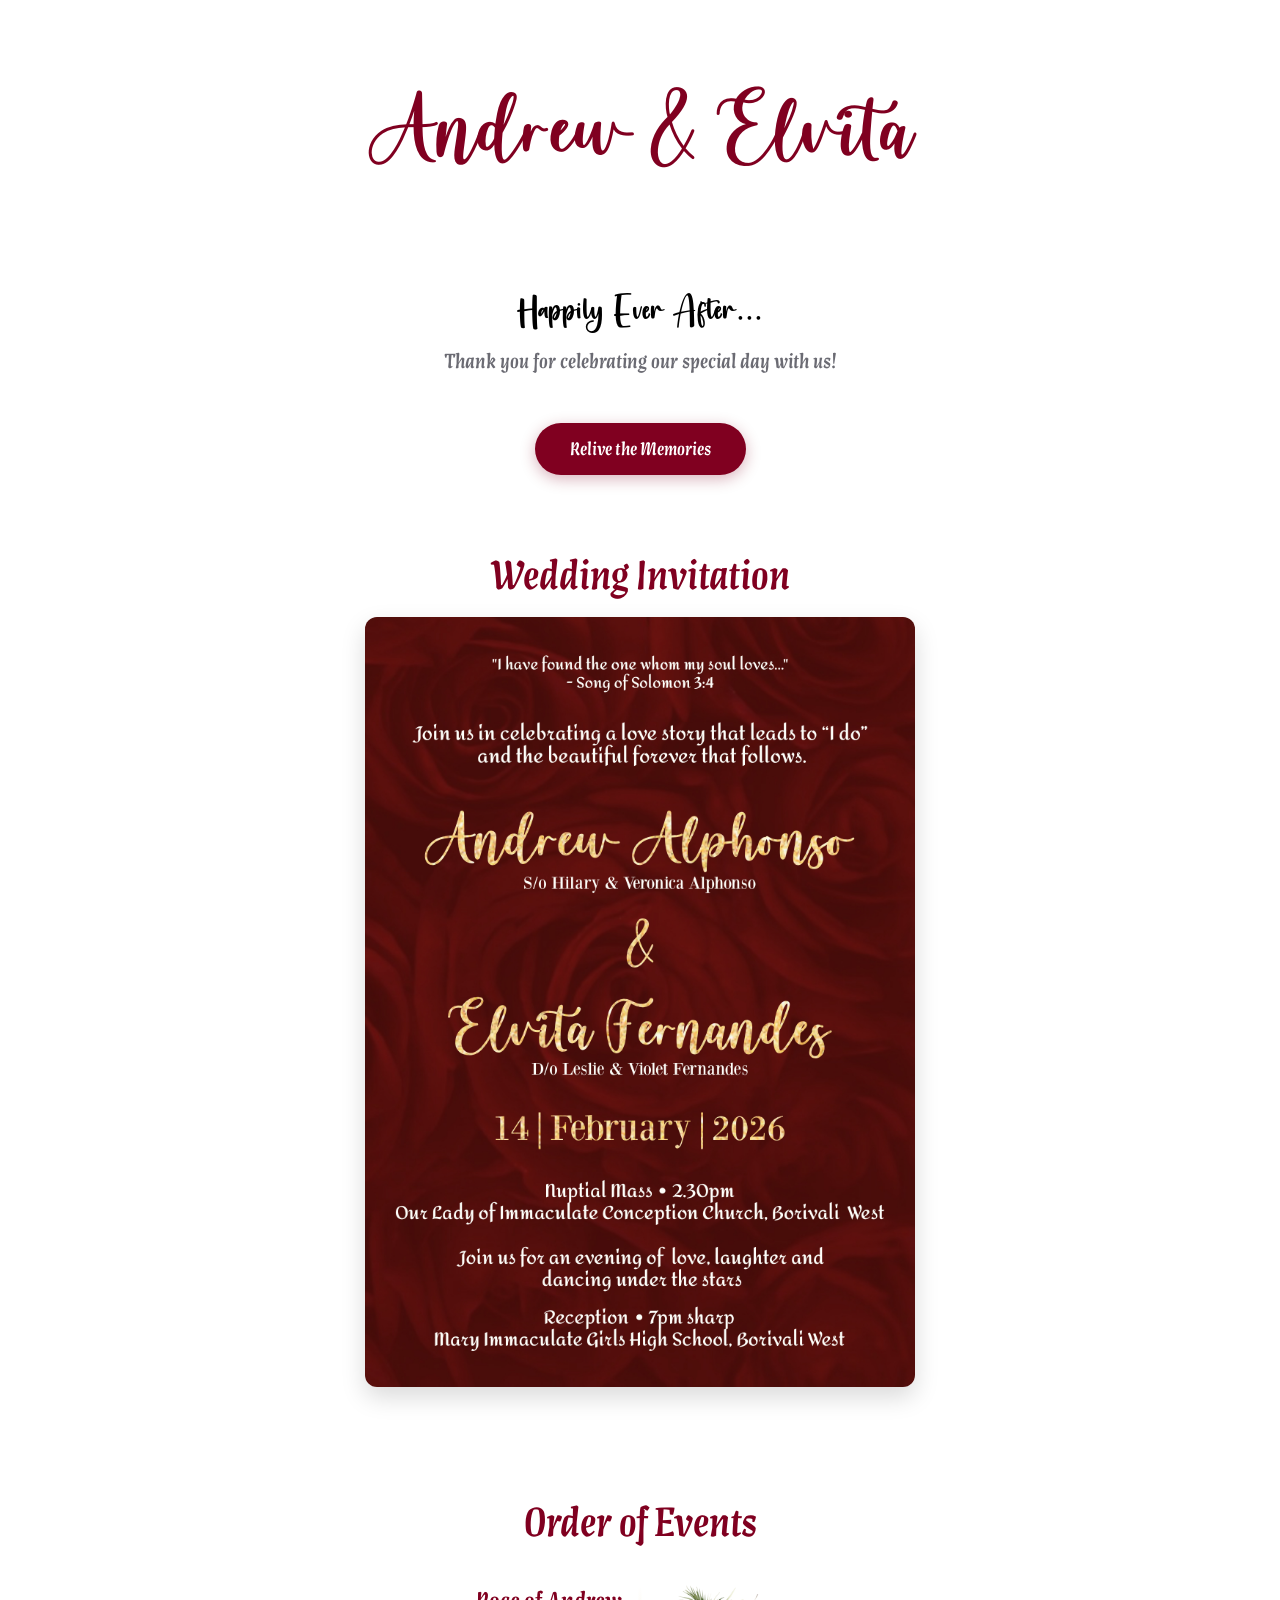
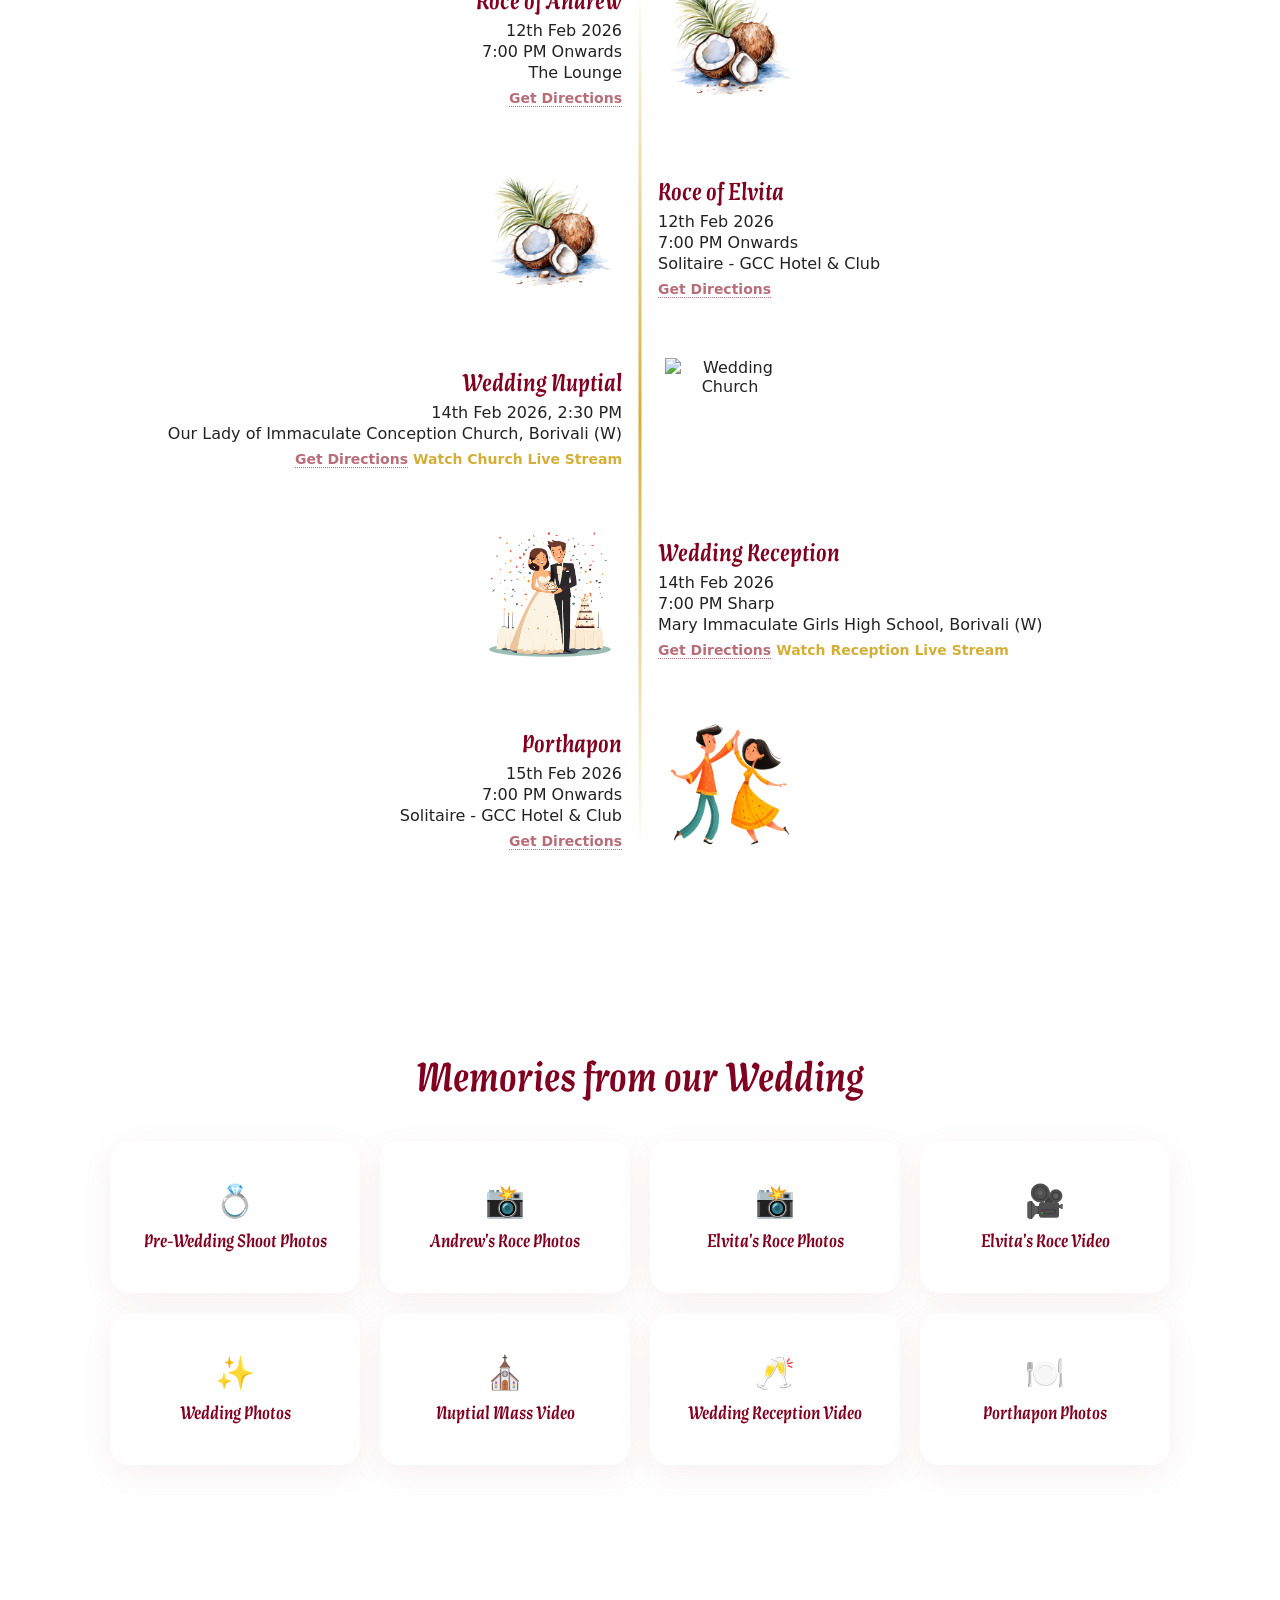
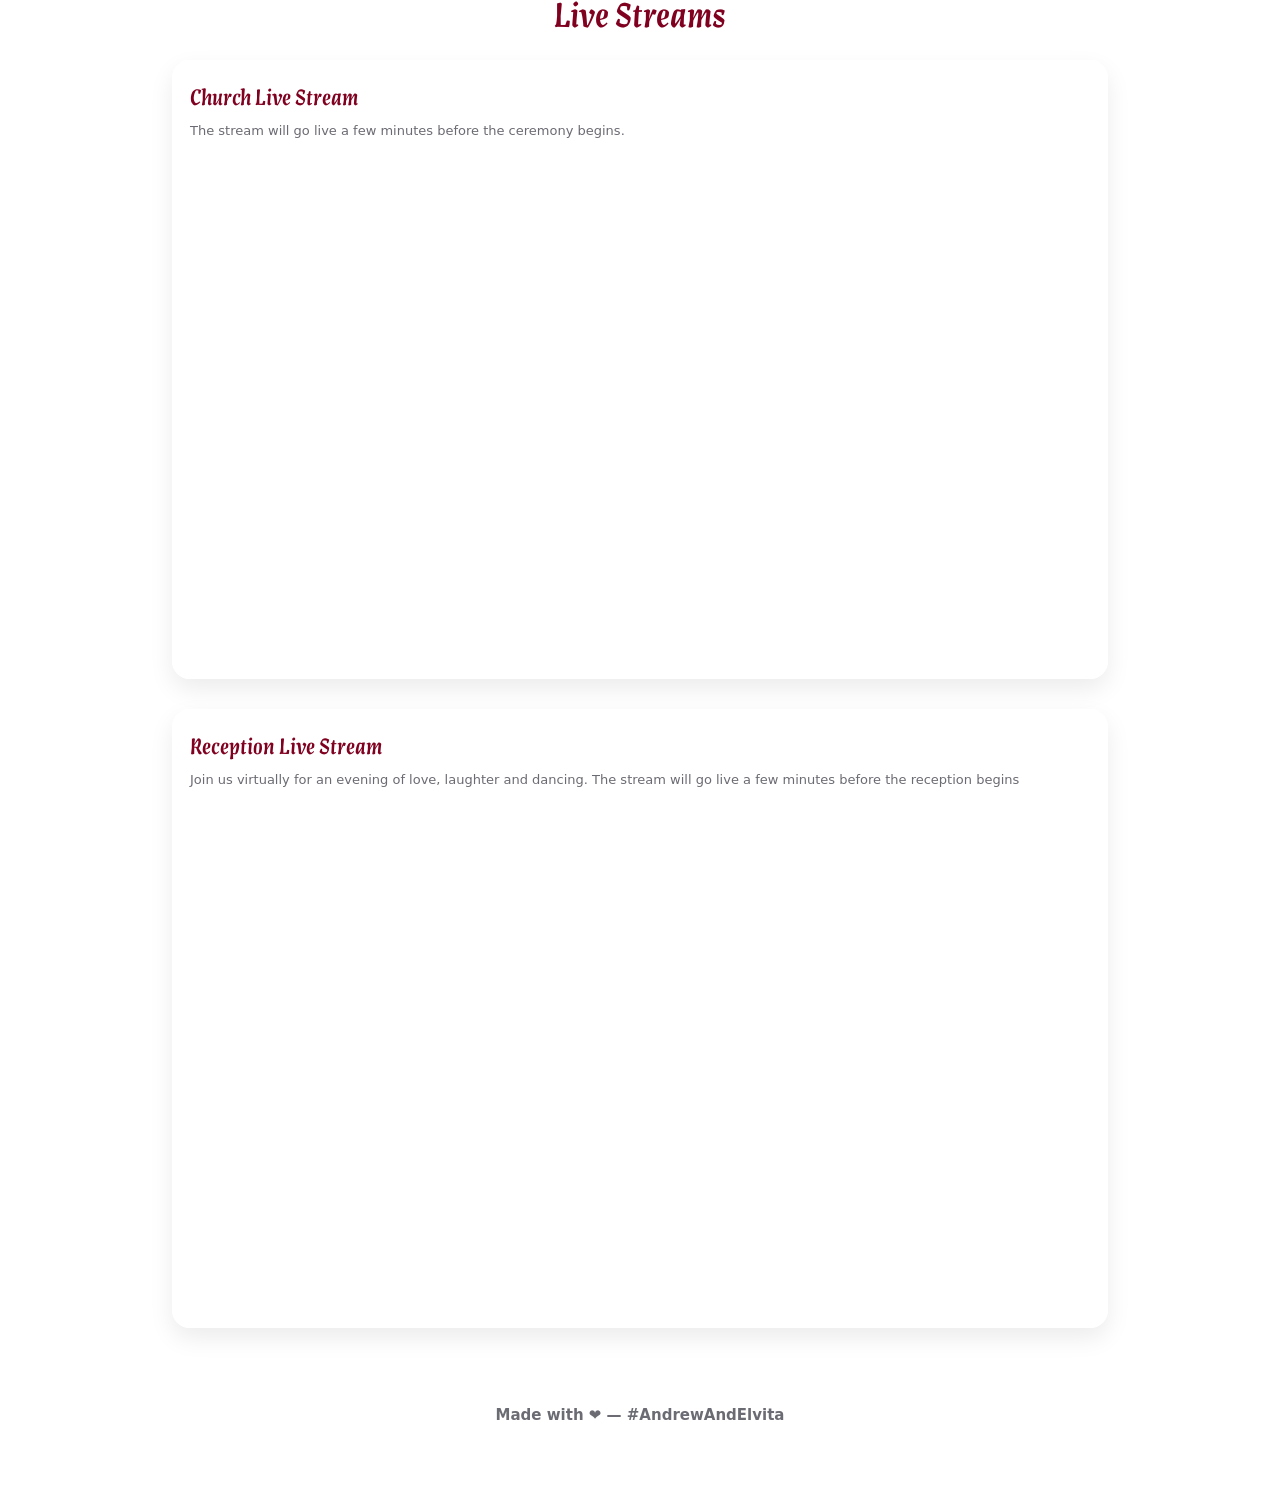
==== commit 1f58a7e2: "Add files via upload" ====
--- a/index.html
+++ b/index.html
@@ -1,5 +1,6 @@
 <!doctype html>
 <html lang="en">
+
 <head>
   <meta charset="utf-8" />
   <meta name="viewport" content="width=device-width,initial-scale=1" />
@@ -9,386 +10,7 @@
   <script src="https://cdnjs.cloudflare.com/ajax/libs/gsap/3.13.0/gsap.min.js"></script>
   <script src="https://cdnjs.cloudflare.com/ajax/libs/gsap/3.13.0/ScrollTrigger.min.js"></script>
 
-  <style>
-    /* ===================== FONTS ===================== */
-    @font-face {
-      font-family: 'BrasiliaDelight';
-      src: url('BrasiliaDelight-Regular.otf') format('opentype');
-      font-weight: normal;
-      font-style: normal;
-    }
-
-    @font-face {
-      font-family: 'ArtigoDisplay';
-      src: url('fonnts.com-Artigo-Display-Medium.otf') format('opentype');
-      font-weight: 600;
-      font-style: normal;
-    }
-
-    @font-face {
-      font-family: 'Castillem';
-      src: url('Castillem.otf') format('opentype');
-      font-weight: normal;
-      font-style: normal;
-    }
-
-    /* ===================== ROOT & BODY ===================== */
-    :root {
-      --primary: #B76E79;
-      --bg: rgba(255, 255, 255, 0.85);
-      --text: #222;
-      --muted: #6b6b73;
-      --card-radius: 20px;
-      --gold: #D4AF37;
-      --maroon: #800020;
-    }
-	
-    html {
-      scroll-behavior: smooth; /* smooth scrolling to live section */
-    }
-
-    body {
-      font-family: Inter, system-ui, -apple-system, Segoe UI, Roboto, "Helvetica Neue", Arial;
-      margin: 0;
-      color: var(--text);
-      background:
-        linear-gradient(rgba(255,255,255,0.75), rgba(255,255,255,0.75)),
-        url('bg.jpg') no-repeat center center fixed;
-      background-size: cover;
-    }
-
-    .container {
-      max-width: 1100px;
-      margin: 36px auto;
-      padding: 24px;
-    }
-
-    /* ===================== HEADER ===================== */
-    header {
-      display: flex;
-      flex-direction: column;
-      align-items: center;
-      text-align: center;
-    }
-
-    .names {
-      font-family: "BrasiliaDelight";
-      font-size: 60px;
-      color: var(--maroon);
-      margin-bottom: 100px;
-    }
-
-    #name1, #name2 {
-      display: inline-block; /* for GSAP slide-in */
-    }
-
-    .count {
-      font-family: "Castillem";
-      font-size: 35px;
-      color: #000000;
-    }
-
-    /* ===================== COUNTDOWN (MATCH SCREENSHOT) ===================== */
-    .countdown {
-      display: flex;
-      justify-content: center;
-      gap: 24px;
-      margin: 26px 0 10px;
-      flex-wrap: nowrap;
-      box-sizing: border-box;
-      padding: 10px 8px;
-    }
-
-    .unit {
-      flex: 0 0 auto;
-      background: #ffffff;
-      border-radius: 24px;
-      padding: 20px 20px;
-      min-width: 100px;
-      box-shadow: -10px 20px 4px 2px rgba(0, 0, 0, 0.08);
-    }
-
-    .unit .num {
-      font-family: "BrasiliaDelight", cursive;
-      font-weight: 700;
-      font-size: 44px;
-      text-align: center;
-      color: #000000;
-    }
-
-    .unit .label {
-      font-family: "ArtigoDisplay", serif;
-      font-size: 14px;
-      text-align: center;
-      margin-top: 6px;
-      color: #000000;
-    }
-
-    /* ===================== INVITATION CARD ===================== */
-    .weddingcard {
-      font-family: "ArtigoDisplay";
-      font-size: 40px;
-      text-align: center;
-      color: var(--maroon);
-      padding: 18px;
-      margin-top: 20px;
-    }
-
-    .weddingcard img {
-      max-width: 100%;
-      height: auto;
-      display: block;
-      margin: 0 auto;
-      border-radius: 12px;
-      box-shadow: 0 10px 25px rgba(0,0,0,0.15);
-    }
-
-    /* ===================== ORDER OF EVENTS ===================== */
-    .order-events {
-      padding: 60px 20px 40px;
-      text-align: center;
-    }
-
-    .events-title {
-      font-family: "ArtigoDisplay";
-      font-size: 40px;
-      color: var(--maroon);
-      margin-bottom: 40px;
-    }
-
-    .timeline {
-      position: relative;
-      max-width: 1000px;
-      margin: auto;
-    }
-
-    .timeline::before {
-      content: "";
-      position: absolute;
-      width: 3px;
-      background: linear-gradient(to bottom, transparent, var(--gold), transparent);
-      top: 0;
-      bottom: 0;
-      left: 50%;
-      transform: translateX(-50%);
-    }
-
-    .event {
-      position: relative;
-      width: 50%;
-      margin-bottom: 70px;
-      opacity: 1;
-      transform: none;
-      transition: all 0.7s ease;
-    }
-
-    .event.animate {
-      opacity: 0;
-      transform: translateY(40px);
-    }
-
-    .event.show {
-      opacity: 1;
-      transform: translateY(0);
-    }
-
-    .left  { left: 0; }
-    .right { left: 50%; }
-
-    .left .event-text {
-      text-align: right;
-      padding-right: 18px;
-    }
-
-    .right .event-text {
-      text-align: left;
-      padding-left: 18px;
-    }
-
-    .event-text h3 {
-      font-family: "ArtigoDisplay";
-      font-size: 24px;
-      color: var(--maroon);
-      margin-bottom: 6px;
-    }
-
-    .event-text p {
-      margin: 2px 0;
-      font-size: 16px;
-      color: var(--text);
-    }
-
-    .directions-link {
-      display: inline-block;
-      margin-top: 6px;
-      font-size: 14px;
-      color: var(--primary);
-      text-decoration: none;
-      font-weight: 600;
-      border-bottom: 1px dotted var(--primary);
-      transition: all 0.25s ease;
-    }
-
-    .directions-link:hover {
-      color: var(--maroon);
-      border-bottom-color: var(--maroon);
-    }
-
-    .live-link {
-      display: inline-block;
-      margin-top: 4px;
-      font-size: 14px;
-      color: var(--gold);
-      text-decoration: none;
-      font-weight: 600;
-      border-bottom: 1px solid transparent;
-      transition: all 0.25s ease;
-	  cursor: pointer;
-    }
-
-    .live-link:hover {
-      color: var(--maroon);
-      border-bottom-color: var(--maroon);
-    }
-
-    .event-graphic {
-      position: absolute;
-      top: -10px;
-      width: 130px;
-    }
-
-    .event-graphic img {
-      width: 100%;
-      height: auto;
-      display: block;
-    }
-
-    .left .event-graphic {
-      right: -155px;
-    }
-
-    .right .event-graphic {
-      left: -155px;
-    }
-
-    /* ===================== LIVE STREAM SECTION ===================== */
-    .live-section {
-      padding: 40px 20px 10px;
-    }
-
-    .live-title {
-      font-family: "ArtigoDisplay";
-      font-size: 34px;
-      color: var(--maroon);
-      text-align: center;
-      margin-bottom: 24px;
-    }
-
-    .live-card {
-      max-width: 900px;
-      margin: 0 auto 30px;
-      background: rgba(255,255,255,0.9);
-      border-radius: 18px;
-      padding: 18px 18px 24px;
-      box-shadow: 0 10px 25px rgba(0,0,0,0.08);
-    }
-
-    .live-card h3 {
-      font-family: "ArtigoDisplay";
-      font-size: 22px;
-      color: var(--maroon);
-      margin: 6px 0 12px;
-      text-align: left;
-    }
-
-    .live-card iframe {
-      width: 100%;
-      height: 500px;
-      border-radius: 12px;
-      border: 0;
-    }
-
-    .live-note {
-      font-size: 13px;
-      color: var(--muted);
-      margin-top: 6px;
-      text-align: left;
-    }
-
-    /* ===================== FOOTER ===================== */
-    footer {
-      margin-top: 26px;
-      text-align: center;
-      color: var(--muted);
-      font-size: 15px;
-      font-weight: 700;
-      padding: 12px 0 6px;
-    }
-
-    /* ===================== RESPONSIVE ===================== */
-    @media (max-width: 768px) {
-      .container {
-        padding: 16px;
-      }
-
-      .names {
-        font-size: 40px;
-        margin-bottom: 60px;
-      }
-
-      .countdown {
-        gap: 8px;
-      }
-
-      .unit {
-        min-width: 70px;
-        padding: 15px 10px;
-        border-radius: 20px;
-      }
-
-      .unit .num {
-        font-size: 28px;
-      }
-
-      .unit .label {
-        font-size: 11px;
-      }
-
-      .events-title {
-        font-size: 32px;
-      }
-
-      .event-text h3 {
-        font-size: 22px;
-      }
-
-      .event-text p {
-        font-size: 15px;
-      }
-
-      .event-graphic {
-        width: 125px;
-        top: 50%;
-        transform: translateY(-50%);
-      }
-
-      .left .event-graphic{
-        right: -145px;
-      }
-
-      .right .event-graphic{
-        left: -145px;
-      }
-	  
-      .live-title {
-        font-size: 28px;
-      }
-
-      .live-card iframe {
-        height: 220px;
-      }
-    }
-  </style>
+  <link rel="stylesheet" href="style.css">
 </head>
 
 <body>
@@ -400,26 +22,10 @@
           <span id="name1">Andrew</span> & <span id="name2">Elvita</span>
         </div>
 
-        <div class="count">Countdown to Forever...</div>
-
-        <div class="countdown" id="countdown">
-          <div class="unit">
-            <div class="num" id="days">0</div>
-            <div class="label">Days</div>
-          </div>
-          <div class="unit">
-            <div class="num" id="hours">0</div>
-            <div class="label">Hours</div>
-          </div>
-          <div class="unit">
-            <div class="num" id="minutes">0</div>
-            <div class="label">Minutes</div>
-          </div>
-          <div class="unit">
-            <div class="num" id="seconds">0</div>
-            <div class="label">Seconds</div>
-          </div>
-        </div>
+        <div class="count">Happily Ever After...</div>
+        <p style="font-family: 'ArtigoDisplay'; font-size: 20px; color: var(--muted); margin-top: 10px;">Thank you for
+          celebrating our special day with us!</p>
+        <a href="#gallery" class="relive-btn">Relive the Memories</a>
       </header>
 
       <!-- ===================== INVITATION CARD ===================== -->
@@ -441,9 +47,8 @@
               <p>12th Feb 2026</p>
               <p>7:00 PM Onwards</p>
               <p>The Lounge</p>
-              <a class="directions-link"
-                 href="https://maps.app.goo.gl/tTWmRG5A96qswWANA"
-                 target="_blank">Get Directions</a>
+              <a class="directions-link" href="https://maps.app.goo.gl/tTWmRG5A96qswWANA" target="_blank">Get
+                Directions</a>
             </div>
             <div class="event-graphic">
               <img src="coconut.png" alt="Roce Coconut">
@@ -457,9 +62,8 @@
               <p>12th Feb 2026</p>
               <p>7:00 PM Onwards</p>
               <p>Solitaire - GCC Hotel & Club</p>
-              <a class="directions-link"
-                 href="https://maps.app.goo.gl/Ly2qHVimS2H58NBR9"
-                 target="_blank">Get Directions</a>
+              <a class="directions-link" href="https://maps.app.goo.gl/Ly2qHVimS2H58NBR9" target="_blank">Get
+                Directions</a>
             </div>
             <div class="event-graphic">
               <img src="coconut.png" alt="Roce Coconut">
@@ -472,10 +76,9 @@
               <h3>Wedding Nuptial</h3>
               <p>14th Feb 2026, 2:30 PM</p>
               <p>Our Lady of Immaculate Conception Church, Borivali (W)</p>
-              <a class="directions-link"
-                 href="https://maps.app.goo.gl/smythFnh6tq2FZja9"
-                 target="_blank">Get Directions</a>
-			  <!-- scroll to church live section -->
+              <a class="directions-link" href="https://maps.app.goo.gl/smythFnh6tq2FZja9" target="_blank">Get
+                Directions</a>
+              <!-- scroll to church live section -->
               <a class="live-link" href="#church-live">Watch Church Live Stream</a>
             </div>
             <div class="event-graphic">
@@ -490,10 +93,9 @@
               <p>14th Feb 2026</p>
               <p>7:00 PM Sharp</p>
               <p>Mary Immaculate Girls High School, Borivali (W)</p>
-              <a class="directions-link"
-                 href="https://maps.app.goo.gl/vG9r6VbFdsFW2Vdf7"
-                 target="_blank">Get Directions</a>
-			  <!-- scroll to reception live section -->
+              <a class="directions-link" href="https://maps.app.goo.gl/vG9r6VbFdsFW2Vdf7" target="_blank">Get
+                Directions</a>
+              <!-- scroll to reception live section -->
               <a class="live-link" href="#reception-live">Watch Reception Live Stream</a>
             </div>
             <div class="event-graphic">
@@ -504,19 +106,57 @@
           <!-- Portapon -->
           <div class="event left">
             <div class="event-text">
-              <h3>Portapon</h3>
+              <h3>Porthapon</h3>
               <p>15th Feb 2026</p>
               <p>7:00 PM Onwards</p>
               <p>Solitaire - GCC Hotel & Club</p>
-              <a class="directions-link"
-                 href="https://maps.app.goo.gl/Ly2qHVimS2H58NBR9"
-                 target="_blank">Get Directions</a>
-            </div>
-            <div class="event-graphic">
-              <img src="portapon.png" alt="Portapon Dinner">
-            </div>
-          </div>
-
+              <a class="directions-link" href="https://maps.app.goo.gl/Ly2qHVimS2H58NBR9" target="_blank">Get
+                Directions</a>
+            </div>
+            <div class="event-graphic">
+              <img src="portapon.png" alt="Porthapon Dinner">
+            </div>
+          </div>
+
+        </div>
+      </section>
+
+      <!-- ===================== GALLERY SECTION ===================== -->
+      <section class="gallery-section" id="gallery">
+        <h2 class="gallery-title">Memories from our Wedding</h2>
+        <div class="gallery-grid">
+          <a href="pre-wedding-photos.html" class="gallery-card">
+            <div class="icon">💍</div>
+            <h3>Pre-Wedding Shoot Photos</h3>
+          </a>
+          <a href="andrews-roce-photos.html" class="gallery-card">
+            <div class="icon">📸</div>
+            <h3>Andrew's Roce Photos</h3>
+          </a>
+          <a href="elvitas-roce-photos.html" class="gallery-card">
+            <div class="icon">📸</div>
+            <h3>Elvita's Roce Photos</h3>
+          </a>
+          <a href="elvitas-roce-videos.html" class="gallery-card">
+            <div class="icon">🎥</div>
+            <h3>Elvita's Roce Video</h3>
+          </a>
+          <a href="wedding-photos.html" class="gallery-card">
+            <div class="icon">✨</div>
+            <h3>Wedding Photos</h3>
+          </a>
+          <a href="nuptial-mass-video.html" class="gallery-card">
+            <div class="icon">⛪</div>
+            <h3>Nuptial Mass Video</h3>
+          </a>
+          <a href="wedding-reception-video.html" class="gallery-card">
+            <div class="icon">🥂</div>
+            <h3>Wedding Reception Video</h3>
+          </a>
+          <a href="porthapon-photos.html" class="gallery-card">
+            <div class="icon">🍽️</div>
+            <h3>Porthapon Photos</h3>
+          </a>
         </div>
       </section>
 
@@ -527,10 +167,8 @@
         <!-- Church Live -->
         <div class="live-card" id="church-live">
           <h3>Church Live Stream</h3>
-		  <p class="live-note">The stream will go live a few minutes before the ceremony begins.</p>
-          <iframe
-            src="https://www.youtube.com/embed/wWVia91b0Ew?si=HmIvx_vs7KrbZlq7"
-            title="Church Live Stream"
+          <p class="live-note">The stream will go live a few minutes before the ceremony begins.</p>
+          <iframe src="https://www.youtube.com/embed/wWVia91b0Ew?si=BX2qdnSduc0EV2eC" title="Church Live Stream"
             allow="accelerometer; autoplay; clipboard-write; encrypted-media; gyroscope; picture-in-picture; web-share"
             allowfullscreen>
           </iframe>
@@ -539,10 +177,9 @@
         <!-- Reception Live -->
         <div class="live-card" id="reception-live">
           <h3>Reception Live Stream</h3>
-		  <p class="live-note">Join us virtually for an evening of love, laughter and dancing. The stream will go live a few minutes before the reception begins</p>
-          <iframe
-            src="https://www.youtube.com/embed/Irv5Vjc3b0M?si=SNYu11GG_46bQIXP"
-            title="Reception Live Stream"
+          <p class="live-note">Join us virtually for an evening of love, laughter and dancing. The stream will go live a
+            few minutes before the reception begins</p>
+          <iframe src="https://www.youtube.com/embed/Irv5Vjc3b0M?si=KGXjftWwoxgHT-BU" title="Reception Live Stream"
             allow="accelerometer; autoplay; clipboard-write; encrypted-media; gyroscope; picture-in-picture; web-share"
             allowfullscreen>
           </iframe>
@@ -577,47 +214,13 @@
       start: "bottom bottom",
       onEnter: () => {
         document.getElementById("countdown")
-                .scrollIntoView({ behavior: "smooth" });
+          .scrollIntoView({ behavior: "smooth" });
       },
       onEnterBack: () => {
         document.querySelector("header")
-                .scrollIntoView({ behavior: "smooth" });
+          .scrollIntoView({ behavior: "smooth" });
       }
     });
-
-    // ===================== COUNTDOWN LOGIC =====================
-    const WEDDING_DATE_ISO = "2026-02-14T02:30:00+05:30";
-    const end = new Date(WEDDING_DATE_ISO).getTime();
-
-    function updateCountdown() {
-      const now = Date.now();
-      let diff = Math.max(0, end - now);
-
-      const days = Math.floor(diff / (1000 * 60 * 60 * 24));
-      diff -= days * (1000 * 60 * 60 * 24);
-
-      const hours = Math.floor(diff / (1000 * 60 * 60));
-      diff -= hours * (1000 * 60 * 60);
-
-      const minutes = Math.floor(diff / (1000 * 60));
-      diff -= minutes * (1000 * 60);
-
-      const seconds = Math.floor(diff / 1000);
-
-      document.getElementById('days').textContent = days;
-      document.getElementById('hours').textContent = hours.toString().padStart(2, '0');
-      document.getElementById('minutes').textContent = minutes.toString().padStart(2, '0');
-      document.getElementById('seconds').textContent = seconds.toString().padStart(2, '0');
-
-      if (end - now <= 0) {
-        document.getElementById('countdown').innerHTML =
-          "<strong>The day has arrived — Welcome!</strong>";
-        clearInterval(timer);
-      }
-    }
-
-    updateCountdown();
-    const timer = setInterval(updateCountdown, 1000);
 
     // ===================== TIMELINE SCROLL ANIMATION =====================
     document.addEventListener('DOMContentLoaded', () => {
@@ -639,6 +242,7 @@
       }
     });
   </script>
+  <script src="security.js"></script>
 </body>
-</html>
-
+
+</html>
--- a/style.css
+++ b/style.css
@@ -0,0 +1,581 @@
+/* ===================== FONTS ===================== */
+@font-face {
+  font-family: 'BrasiliaDelight';
+  src: url('BrasiliaDelight-Regular.otf') format('opentype');
+  font-weight: normal;
+  font-style: normal;
+}
+
+@font-face {
+  font-family: 'ArtigoDisplay';
+  src: url('fonnts.com-Artigo-Display-Medium.otf') format('opentype');
+  font-weight: 600;
+  font-style: normal;
+}
+
+@font-face {
+  font-family: 'Castillem';
+  src: url('Castillem.otf') format('opentype');
+  font-weight: normal;
+  font-style: normal;
+}
+
+/* ===================== ROOT & BODY ===================== */
+:root {
+  --primary: #B76E79;
+  --bg: rgba(255, 255, 255, 0.85);
+  --text: #222;
+  --muted: #6b6b73;
+  --card-radius: 20px;
+  --gold: #D4AF37;
+  --maroon: #800020;
+}
+
+html {
+  scroll-behavior: smooth; /* smooth scrolling to live section */
+}
+
+body {
+  font-family: Inter, system-ui, -apple-system, Segoe UI, Roboto, "Helvetica Neue", Arial;
+  margin: 0;
+  color: var(--text);
+  background:
+    linear-gradient(rgba(255,255,255,0.75), rgba(255,255,255,0.75)),
+    url('bg.jpg') no-repeat center center fixed;
+  background-size: cover;
+  
+  /* Prevent text and image selection */
+  -webkit-user-select: none;
+  -moz-user-select: none;
+  -ms-user-select: none;
+  user-select: none;
+  -webkit-user-drag: none;
+}
+
+.container {
+  max-width: 1100px;
+  margin: 36px auto;
+  padding: 24px;
+}
+
+/* ===================== HEADER ===================== */
+header {
+  display: flex;
+  flex-direction: column;
+  align-items: center;
+  text-align: center;
+}
+
+.names {
+  font-family: "BrasiliaDelight";
+  font-size: 60px;
+  color: var(--maroon);
+  margin-bottom: 100px;
+}
+
+#name1, #name2 {
+  display: inline-block; /* for GSAP slide-in */
+}
+
+.count {
+  font-family: "Castillem";
+  font-size: 35px;
+  color: #000000;
+}
+
+/* ===================== COUNTDOWN (MATCH SCREENSHOT) ===================== */
+.countdown {
+  display: flex;
+  justify-content: center;
+  gap: 24px;
+  margin: 26px 0 10px;
+  flex-wrap: nowrap;
+  box-sizing: border-box;
+  padding: 10px 8px;
+}
+
+.unit {
+  flex: 0 0 auto;
+  background: #ffffff;
+  border-radius: 24px;
+  padding: 20px 20px;
+  min-width: 100px;
+  box-shadow: -10px 20px 4px 2px rgba(0, 0, 0, 0.08);
+}
+
+.unit .num {
+  font-family: "BrasiliaDelight", cursive;
+  font-weight: 700;
+  font-size: 44px;
+  text-align: center;
+  color: #000000;
+}
+
+.unit .label {
+  font-family: "ArtigoDisplay", serif;
+  font-size: 14px;
+  text-align: center;
+  margin-top: 6px;
+  color: #000000;
+}
+
+/* ===================== INVITATION CARD ===================== */
+.weddingcard {
+  font-family: "ArtigoDisplay";
+  font-size: 40px;
+  text-align: center;
+  color: var(--maroon);
+  padding: 18px;
+  margin-top: 20px;
+}
+
+.weddingcard img {
+  max-width: 100%;
+  height: auto;
+  display: block;
+  margin: 0 auto;
+  border-radius: 12px;
+  box-shadow: 0 10px 25px rgba(0,0,0,0.15);
+}
+
+/* ===================== ORDER OF EVENTS ===================== */
+.order-events {
+  padding: 60px 20px 40px;
+  text-align: center;
+}
+
+.events-title {
+  font-family: "ArtigoDisplay";
+  font-size: 40px;
+  color: var(--maroon);
+  margin-bottom: 40px;
+}
+
+.timeline {
+  position: relative;
+  max-width: 1000px;
+  margin: auto;
+}
+
+.timeline::before {
+  content: "";
+  position: absolute;
+  width: 3px;
+  background: linear-gradient(to bottom, transparent, var(--gold), transparent);
+  top: 0;
+  bottom: 0;
+  left: 50%;
+  transform: translateX(-50%);
+}
+
+.event {
+  position: relative;
+  width: 50%;
+  margin-bottom: 70px;
+  opacity: 1;
+  transform: none;
+  transition: all 0.7s ease;
+}
+
+.event.animate {
+  opacity: 0;
+  transform: translateY(40px);
+}
+
+.event.show {
+  opacity: 1;
+  transform: translateY(0);
+}
+
+.left  { left: 0; }
+.right { left: 50%; }
+
+.left .event-text {
+  text-align: right;
+  padding-right: 18px;
+}
+
+.right .event-text {
+  text-align: left;
+  padding-left: 18px;
+}
+
+.event-text h3 {
+  font-family: "ArtigoDisplay";
+  font-size: 24px;
+  color: var(--maroon);
+  margin-bottom: 6px;
+}
+
+.event-text p {
+  margin: 2px 0;
+  font-size: 16px;
+  color: var(--text);
+}
+
+.directions-link {
+  display: inline-block;
+  margin-top: 6px;
+  font-size: 14px;
+  color: var(--primary);
+  text-decoration: none;
+  font-weight: 600;
+  border-bottom: 1px dotted var(--primary);
+  transition: all 0.25s ease;
+}
+
+.directions-link:hover {
+  color: var(--maroon);
+  border-bottom-color: var(--maroon);
+}
+
+.live-link {
+  display: inline-block;
+  margin-top: 4px;
+  font-size: 14px;
+  color: var(--gold);
+  text-decoration: none;
+  font-weight: 600;
+  border-bottom: 1px solid transparent;
+  transition: all 0.25s ease;
+  cursor: pointer;
+}
+
+.live-link:hover {
+  color: var(--maroon);
+  border-bottom-color: var(--maroon);
+}
+
+.event-graphic {
+  position: absolute;
+  top: -10px;
+  width: 130px;
+}
+
+.event-graphic img {
+  width: 100%;
+  height: auto;
+  display: block;
+}
+
+.left .event-graphic {
+  right: -155px;
+}
+
+.right .event-graphic {
+  left: -155px;
+}
+
+/* ===================== LIVE STREAM SECTION ===================== */
+.live-section {
+  padding: 40px 20px 10px;
+}
+
+.live-title {
+  font-family: "ArtigoDisplay";
+  font-size: 34px;
+  color: var(--maroon);
+  text-align: center;
+  margin-bottom: 24px;
+}
+
+.live-card {
+  max-width: 900px;
+  margin: 0 auto 30px;
+  background: rgba(255,255,255,0.9);
+  border-radius: 18px;
+  padding: 18px 18px 24px;
+  box-shadow: 0 10px 25px rgba(0,0,0,0.08);
+}
+
+.live-card h3 {
+  font-family: "ArtigoDisplay";
+  font-size: 22px;
+  color: var(--maroon);
+  margin: 6px 0 12px;
+  text-align: left;
+}
+
+.live-card iframe {
+  width: 100%;
+  height: 500px;
+  border-radius: 12px;
+  border: 0;
+}
+
+.live-note {
+  font-size: 13px;
+  color: var(--muted);
+  margin-top: 6px;
+  text-align: left;
+}
+
+/* ===================== GALLERY SECTION ===================== */
+.gallery-section {
+  padding: 60px 20px;
+  text-align: center;
+}
+
+.gallery-title {
+  font-family: "ArtigoDisplay";
+  font-size: 40px;
+  color: var(--maroon);
+  margin-bottom: 40px;
+}
+
+.gallery-grid {
+  display: grid;
+  grid-template-columns: repeat(auto-fit, minmax(220px, 1fr));
+  gap: 20px;
+  max-width: 1200px;
+  margin: 0 auto;
+}
+
+.gallery-card {
+  background: linear-gradient(135deg, rgba(255, 255, 255, 0.95), rgba(255, 255, 255, 0.65));
+  backdrop-filter: blur(12px);
+  -webkit-backdrop-filter: blur(12px);
+  border-radius: var(--card-radius);
+  overflow: hidden;
+  box-shadow: 0 8px 32px rgba(183, 110, 121, 0.1);
+  transition: all 0.4s cubic-bezier(0.175, 0.885, 0.32, 1.275);
+  text-decoration: none;
+  color: inherit;
+  display: flex;
+  flex-direction: column;
+  height: 150px;
+  justify-content: center;
+  align-items: center;
+  border: 1px solid rgba(255, 255, 255, 0.8);
+  position: relative;
+}
+
+.gallery-card::before {
+  content: "";
+  position: absolute;
+  top: 0; left: 0; right: 0; bottom: 0;
+  border-radius: var(--card-radius);
+  background: linear-gradient(135deg, rgba(255,255,255,0) 0%, rgba(255,255,255,0.4) 100%);
+  opacity: 0;
+  transition: opacity 0.4s ease;
+  z-index: 0;
+}
+
+.gallery-card:hover {
+  transform: translateY(-8px) scale(1.03);
+  box-shadow: 0 15px 40px rgba(183, 110, 121, 0.25);
+  border-color: rgba(255, 255, 255, 1);
+}
+
+.gallery-card:hover::before {
+  opacity: 1;
+}
+
+.gallery-card h3 {
+  font-family: "ArtigoDisplay";
+  font-size: 18px;
+  color: var(--maroon);
+  margin: 0;
+  padding: 0 15px;
+  position: relative;
+  z-index: 1;
+}
+
+.gallery-card .icon {
+  font-size: 32px;
+  margin-bottom: 10px;
+  transition: transform 0.4s cubic-bezier(0.175, 0.885, 0.32, 1.275);
+  position: relative;
+  z-index: 1;
+}
+
+.gallery-card:hover .icon {
+  transform: scale(1.2) rotate(5deg);
+}
+
+/* ===================== HEADER POST-WEDDING = [MODIFIED] ===================== */
+.relive-btn {
+  display: inline-block;
+  margin-top: 30px;
+  padding: 15px 35px;
+  background-color: var(--maroon);
+  color: white;
+  text-decoration: none;
+  border-radius: 50px;
+  font-family: "ArtigoDisplay";
+  font-size: 18px;
+  transition: all 0.3s ease;
+  box-shadow: 0 4px 15px rgba(128, 0, 32, 0.3);
+}
+
+.relive-btn:hover {
+  background-color: var(--primary);
+  transform: scale(1.05);
+  box-shadow: 0 6px 20px rgba(183, 110, 121, 0.4);
+}
+
+/* ===================== FOOTER ===================== */
+footer {
+  margin-top: 26px;
+  text-align: center;
+  color: var(--muted);
+  font-size: 15px;
+  font-weight: 700;
+  padding: 12px 0 6px;
+}
+
+/* ===================== RESPONSIVE ===================== */
+@media (max-width: 768px) {
+  .container {
+    padding: 16px;
+  }
+
+  .names {
+    font-size: 40px;
+    margin-bottom: 60px;
+  }
+
+  .countdown {
+    gap: 8px;
+  }
+
+  .unit {
+    min-width: 70px;
+    padding: 15px 10px;
+    border-radius: 20px;
+  }
+
+  .unit .num {
+    font-size: 28px;
+  }
+
+  .unit .label {
+    font-size: 11px;
+  }
+
+  .events-title {
+    font-size: 32px;
+  }
+
+  .event-text h3 {
+    font-size: 22px;
+  }
+
+  .event-text p {
+    font-size: 15px;
+  }
+
+  .event-graphic {
+    width: 125px;
+    top: 50%;
+    transform: translateY(-50%);
+  }
+
+  .left .event-graphic{
+    right: -145px;
+  }
+
+  .right .event-graphic{
+    left: -145px;
+  }
+  
+  .live-title {
+    font-size: 28px;
+  }
+
+  .live-card iframe {
+    height: 220px;
+  }
+}
+/* Custom Photo Gallery styles */
+.photo-gallery {
+  display: grid;
+  grid-template-columns: repeat(6, 1fr);
+  gap: 15px;
+  padding: 20px 20px;
+  max-width: 1200px;
+  margin: 0 auto;
+}
+
+@media (max-width: 900px) {
+  .photo-gallery {
+    grid-template-columns: repeat(3, 1fr);
+  }
+}
+
+@media (max-width: 600px) {
+  .photo-gallery {
+    grid-template-columns: repeat(2, 1fr);
+  }
+}
+
+.gallery-img-container {
+  overflow: hidden;
+  border-radius: 10px;
+  cursor: pointer;
+  aspect-ratio: 1; /* Square thumbnails */
+  background: rgba(255,255,255,0.5);
+  box-shadow: 0 4px 15px rgba(0, 0, 0, 0.1);
+}
+
+.gallery-img {
+  width: 100%;
+  height: 100%;
+  object-fit: cover;
+  transition: transform 0.3s ease;
+}
+
+.gallery-img:hover {
+  transform: scale(1.05);
+}
+
+/* Lightbox styles */
+.lightbox {
+  display: none;
+  position: fixed;
+  z-index: 1000;
+  top: 0; left: 0; width: 100%; height: 100%;
+  background: rgba(0,0,0,0.9);
+  justify-content: center;
+  align-items: center;
+}
+
+.lightbox-img {
+  max-width: 90%;
+  max-height: 90vh;
+  object-fit: contain;
+  border-radius: 5px;
+}
+
+.close-btn {
+  position: absolute;
+  top: 20px;
+  right: 30px;
+  color: white;
+  font-size: 40px;
+  cursor: pointer;
+}
+
+.nav-btn {
+  position: absolute;
+  top: 50%;
+  transform: translateY(-50%);
+  background: rgba(255,255,255,0.2);
+  color: white;
+  border: none;
+  font-size: 30px;
+  width: 50px;
+  height: 50px;
+  display: flex;
+  justify-content: center;
+  align-items: center;
+  cursor: pointer;
+  border-radius: 50%;
+}
+
+.nav-btn:hover {
+  background: rgba(255,255,255,0.5);
+}
+
+.prev-btn { left: 20px; }
+.next-btn { right: 20px; }
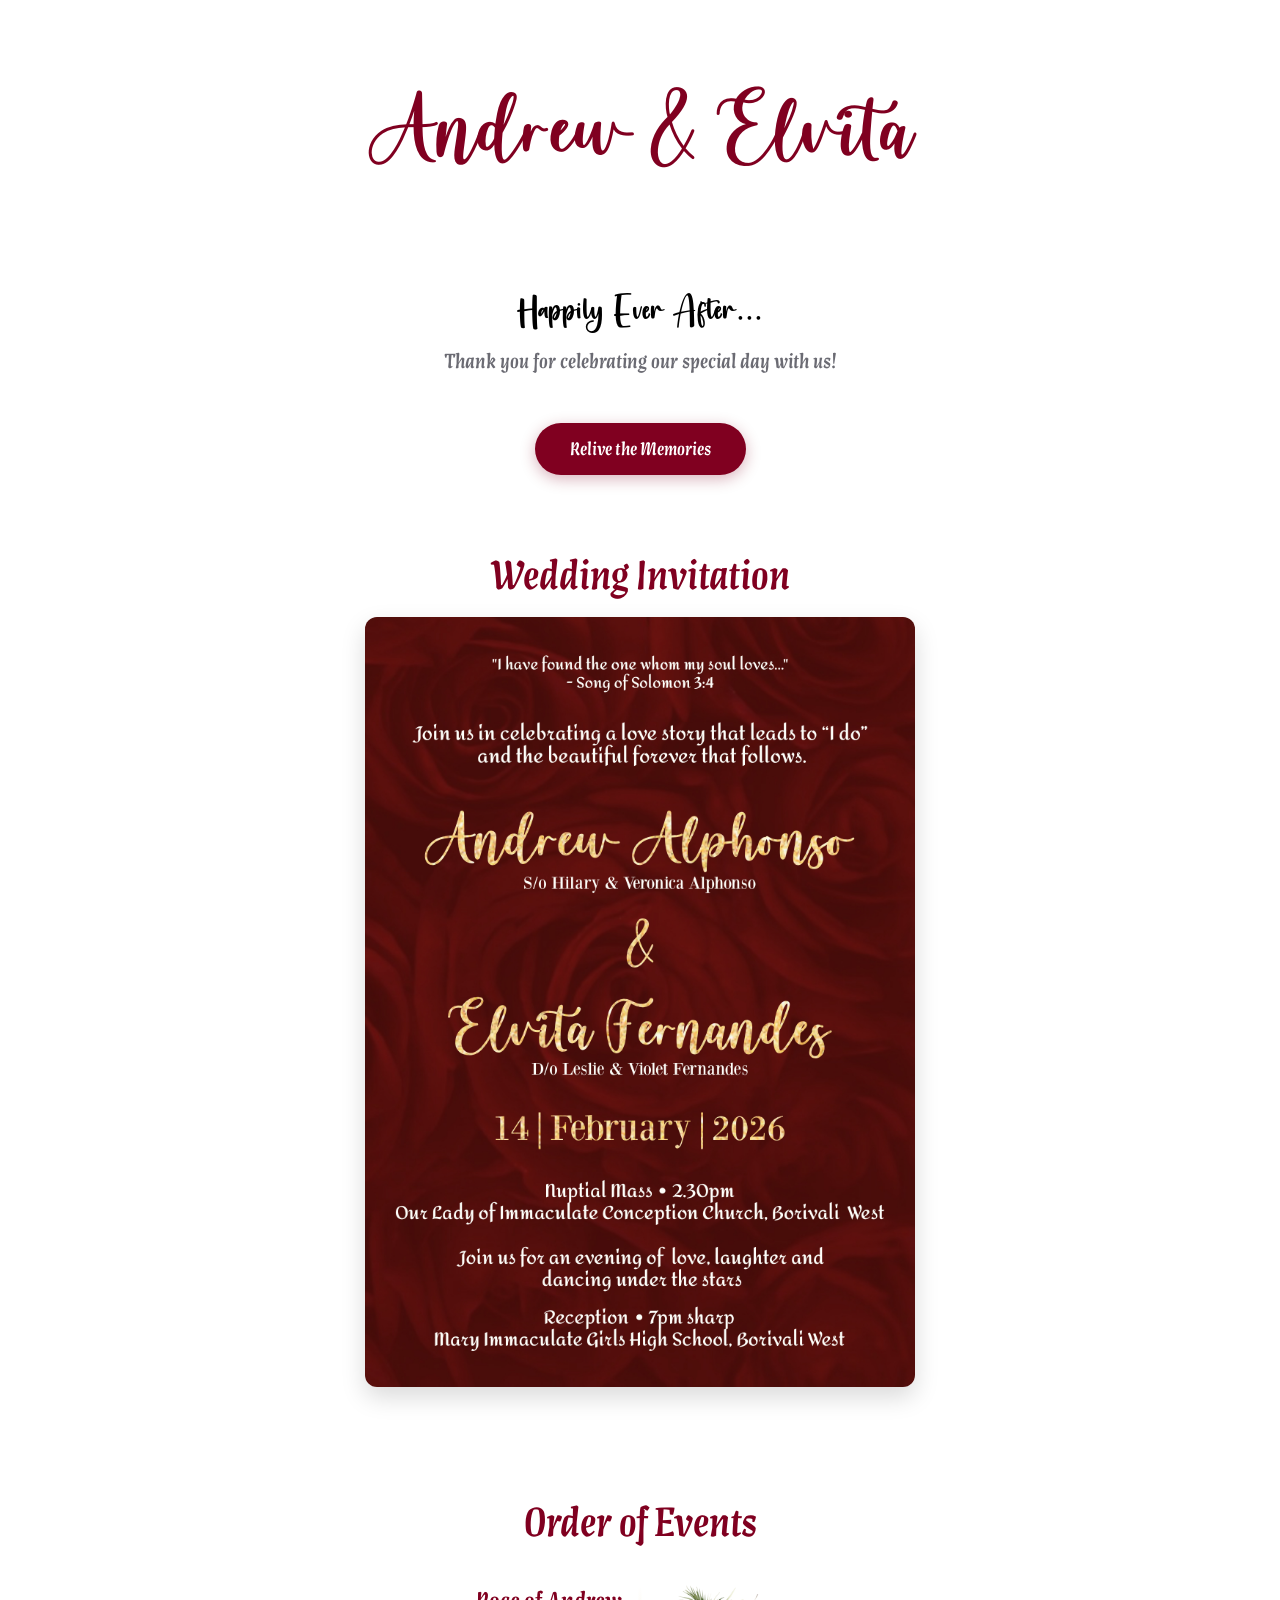
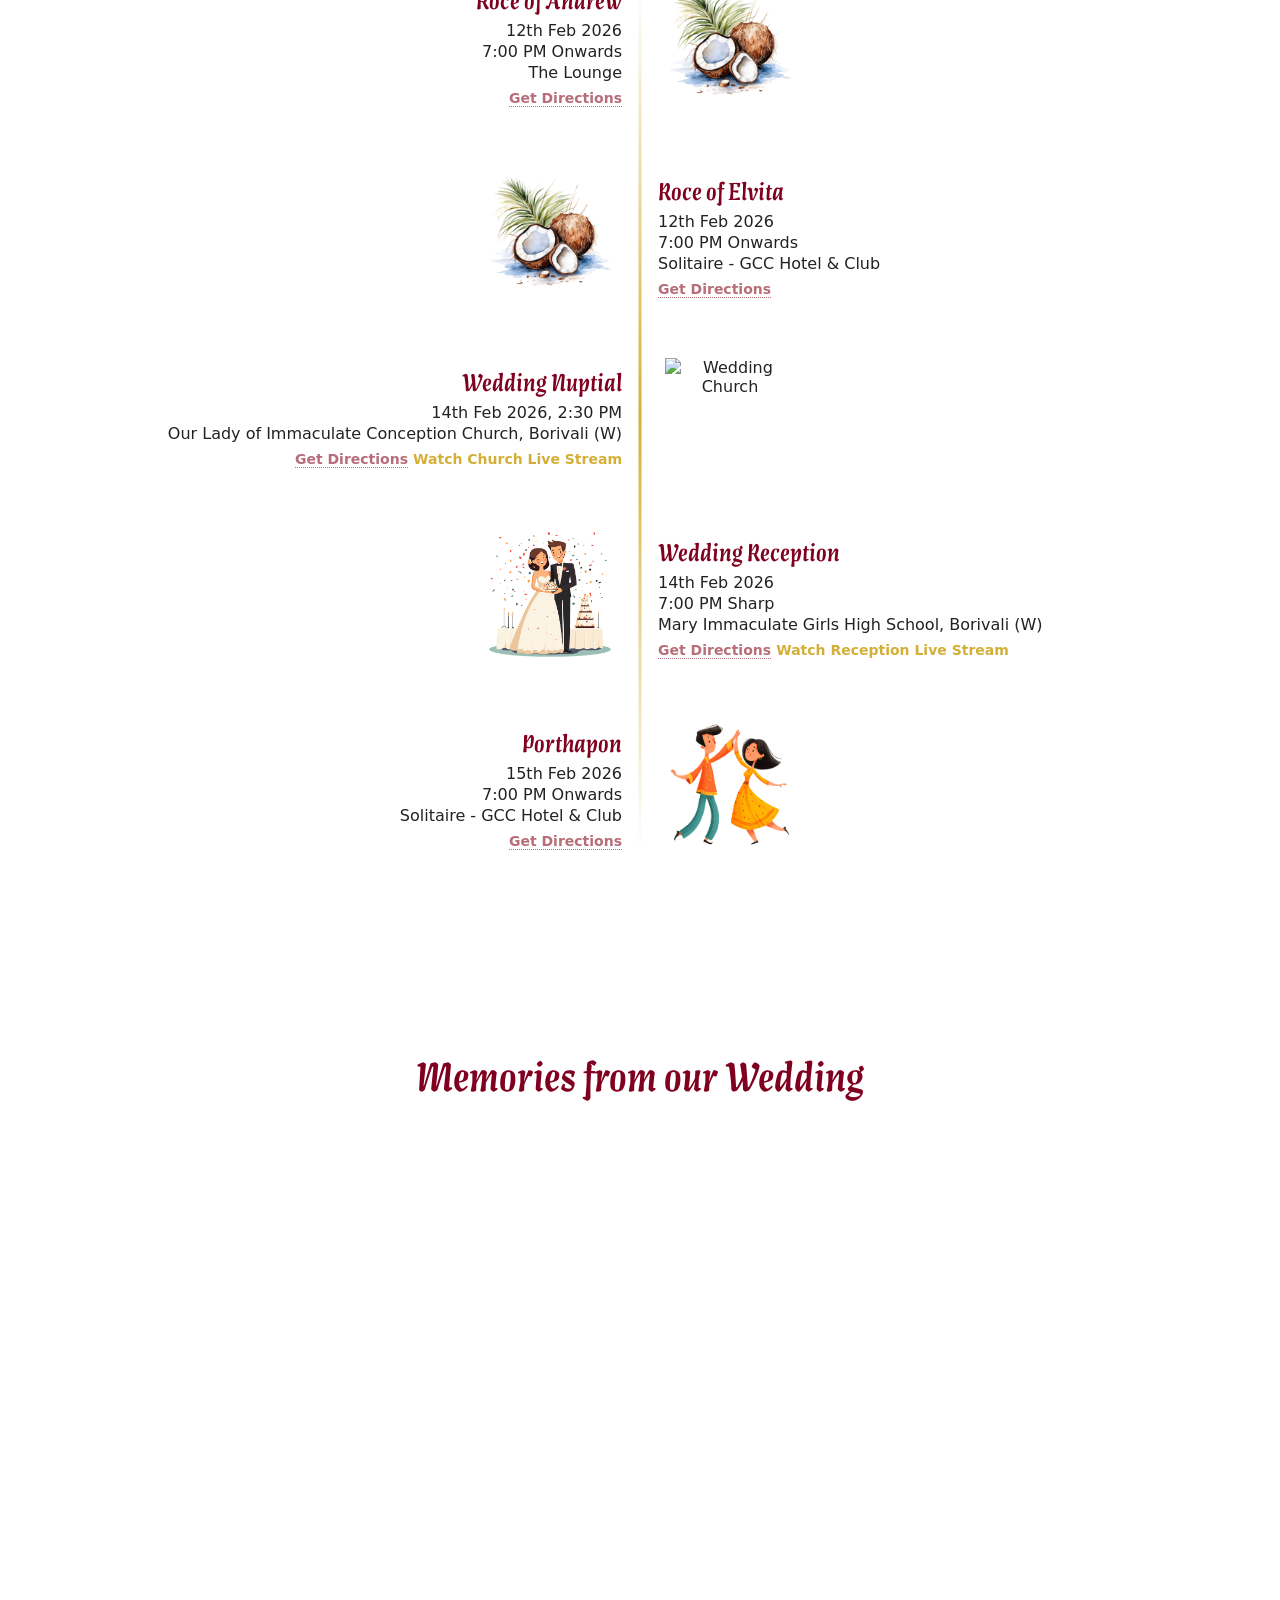
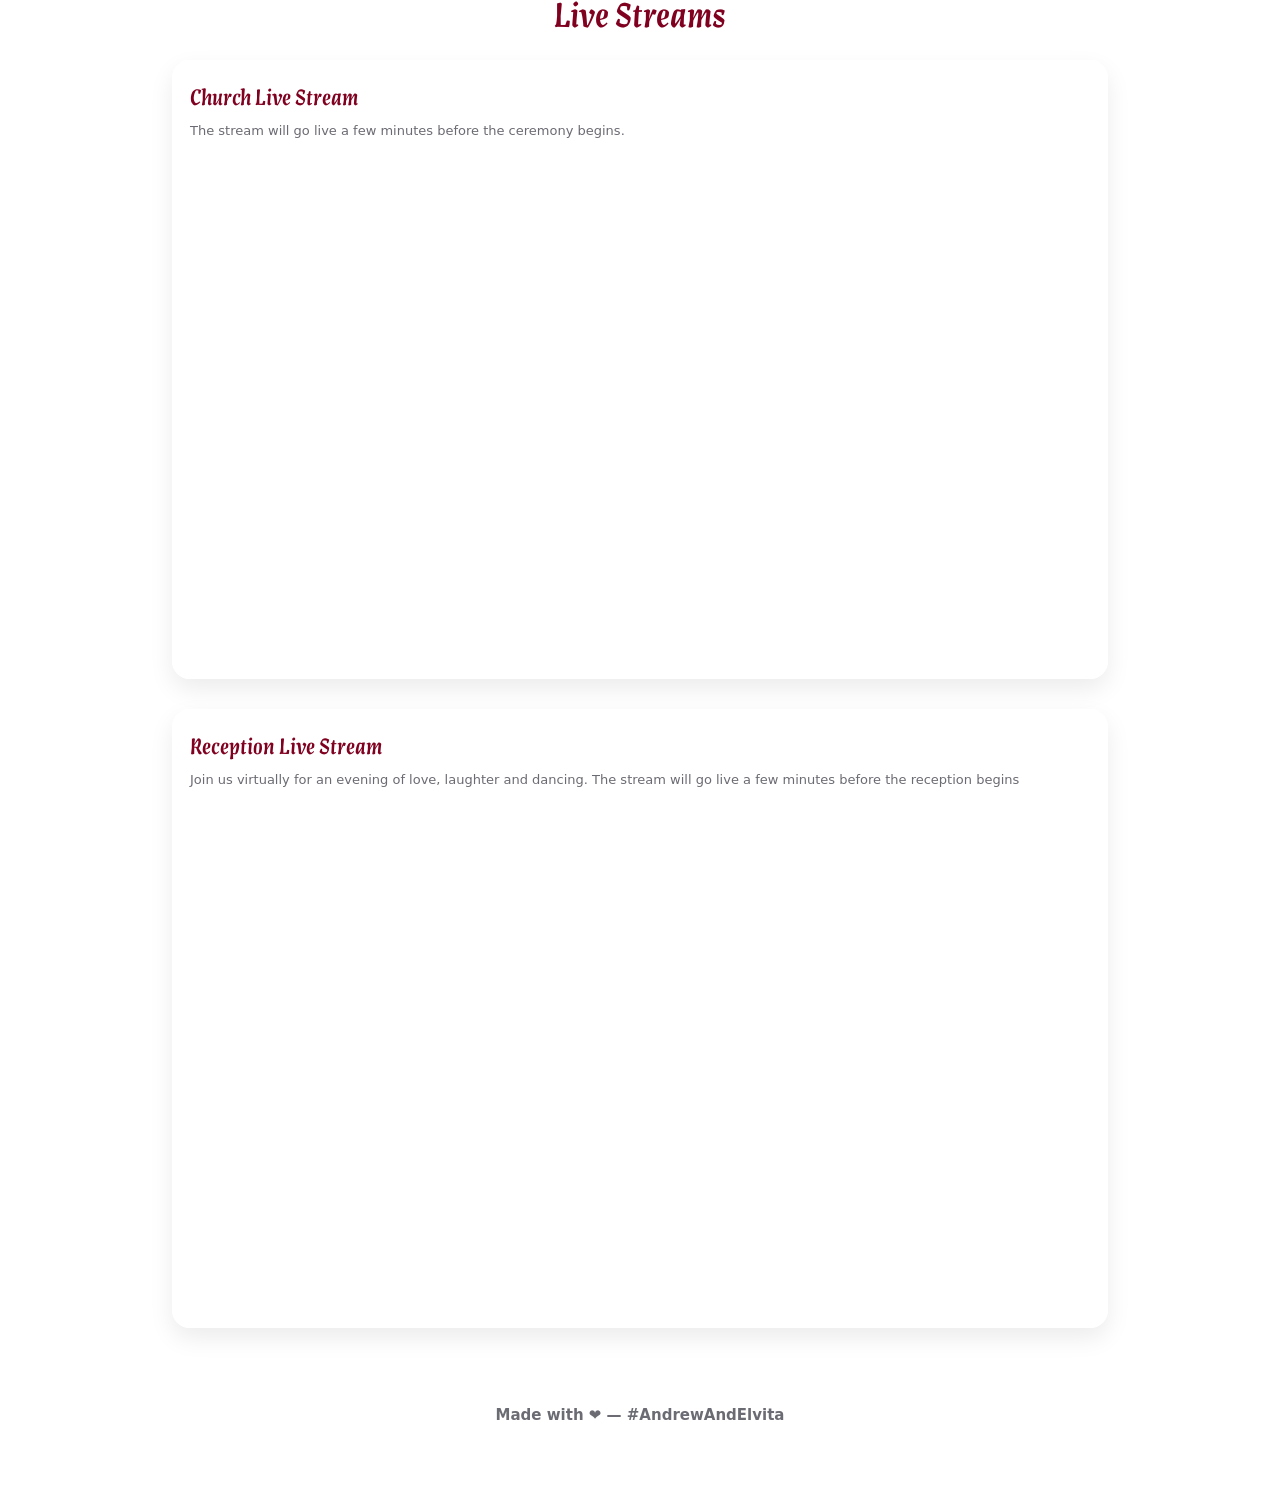
==== commit e3aba9c6: "Update index.html" ====
--- a/index.html
+++ b/index.html
@@ -125,37 +125,69 @@
       <section class="gallery-section" id="gallery">
         <h2 class="gallery-title">Memories from our Wedding</h2>
         <div class="gallery-grid">
-          <a href="pre-wedding-photos.html" class="gallery-card">
-            <div class="icon">💍</div>
-            <h3>Pre-Wedding Shoot Photos</h3>
-          </a>
-          <a href="andrews-roce-photos.html" class="gallery-card">
-            <div class="icon">📸</div>
-            <h3>Andrew's Roce Photos</h3>
-          </a>
-          <a href="elvitas-roce-photos.html" class="gallery-card">
-            <div class="icon">📸</div>
-            <h3>Elvita's Roce Photos</h3>
-          </a>
-          <a href="elvitas-roce-videos.html" class="gallery-card">
-            <div class="icon">🎥</div>
-            <h3>Elvita's Roce Video</h3>
-          </a>
-          <a href="wedding-photos.html" class="gallery-card">
-            <div class="icon">✨</div>
-            <h3>Wedding Photos</h3>
-          </a>
-          <a href="nuptial-mass-video.html" class="gallery-card">
-            <div class="icon">⛪</div>
-            <h3>Nuptial Mass Video</h3>
-          </a>
-          <a href="wedding-reception-video.html" class="gallery-card">
-            <div class="icon">🥂</div>
-            <h3>Wedding Reception Video</h3>
-          </a>
-          <a href="porthapon-photos.html" class="gallery-card">
-            <div class="icon">🍽️</div>
-            <h3>Porthapon Photos</h3>
+          <a href="pre-wedding-photos.html" class="gallery-card"
+            style="--bg-image: url('https://drive.google.com/thumbnail?id=1HGFpeoDosd9H0lVymtpkWJfcTNwhELow&sz=w1000');">
+            <div class="card-bg"></div>
+            <div class="card-content">
+              <div class="icon">💍</div>
+              <h3>Pre-Wedding Shoot Photos</h3>
+            </div>
+          </a>
+          <a href="andrews-roce-photos.html" class="gallery-card"
+            style="--bg-image: url('https://drive.google.com/thumbnail?id=1xhYNgfLgPgu42LlgvS0pD3QHfFwT0n1B&sz=w1000');">
+            <div class="card-bg"></div>
+            <div class="card-content">
+              <div class="icon">📸</div>
+              <h3>Andrew's Roce Photos</h3>
+            </div>
+          </a>
+          <a href="elvitas-roce-photos.html" class="gallery-card"
+            style="--bg-image: url('https://drive.google.com/thumbnail?id=1stKhGPOqx6aKii2EMaDAzNruR4XofEd_&sz=w1000');">
+            <div class="card-bg"></div>
+            <div class="card-content">
+              <div class="icon">📸</div>
+              <h3>Elvita's Roce Photos</h3>
+            </div>
+          </a>
+          <a href="elvitas-roce-videos.html" class="gallery-card"
+            style="--bg-image: url('https://drive.google.com/thumbnail?id=1KKB81jT4vM3N3PUboJWJVDkQgczE5jhC&sz=w1000');">
+            <div class="card-bg"></div>
+            <div class="card-content">
+              <div class="icon">🎥</div>
+              <h3>Elvita's Roce Video</h3>
+            </div>
+          </a>
+          <a href="wedding-photos.html" class="gallery-card"
+            style="--bg-image: url('https://drive.google.com/thumbnail?id=1OneMwTThnKo7zWCuvxBmyzhqEKKiOMSY&sz=w1000');">
+            <div class="card-bg"></div>
+            <div class="card-content">
+              <div class="icon">✨</div>
+              <h3>Wedding Photos</h3>
+            </div>
+          </a>
+          <a href="nuptial-mass-video.html" class="gallery-card"
+            style="--bg-image: url('https://img.youtube.com/vi/5rFgKCG_AaI/maxresdefault.jpg');">
+            <div class="card-bg"></div>
+            <div class="card-content">
+              <div class="icon">⛪</div>
+              <h3>Nuptial Mass Video</h3>
+            </div>
+          </a>
+          <a href="wedding-reception-video.html" class="gallery-card"
+            style="--bg-image: url('https://img.youtube.com/vi/ctesFgVgaJ8/maxresdefault.jpg');">
+            <div class="card-bg"></div>
+            <div class="card-content">
+              <div class="icon">🥂</div>
+              <h3>Wedding Reception Video</h3>
+            </div>
+          </a>
+          <a href="porthapon-photos.html" class="gallery-card"
+            style="--bg-image: url('https://drive.google.com/thumbnail?id=1BlYFyse652Hq6B43AHsvqx34hzJ-6RN1&sz=w1000');">
+            <div class="card-bg"></div>
+            <div class="card-content">
+              <div class="icon">🍽️</div>
+              <h3>Porthapon Photos</h3>
+            </div>
           </a>
         </div>
       </section>
@@ -242,7 +274,7 @@
       }
     });
   </script>
-  <script src="security.js"></script>
+  <script src="security.js?v=2"></script>
 </body>
 
-</html>+</html>
--- a/style.css
+++ b/style.css
@@ -579,3 +579,10 @@
 
 .prev-btn { left: 20px; }
 .next-btn { right: 20px; }
+
+/* ANTI-PRINTING SECURITY */
+@media print {
+  html, body {
+    display: none !important;
+  }
+}
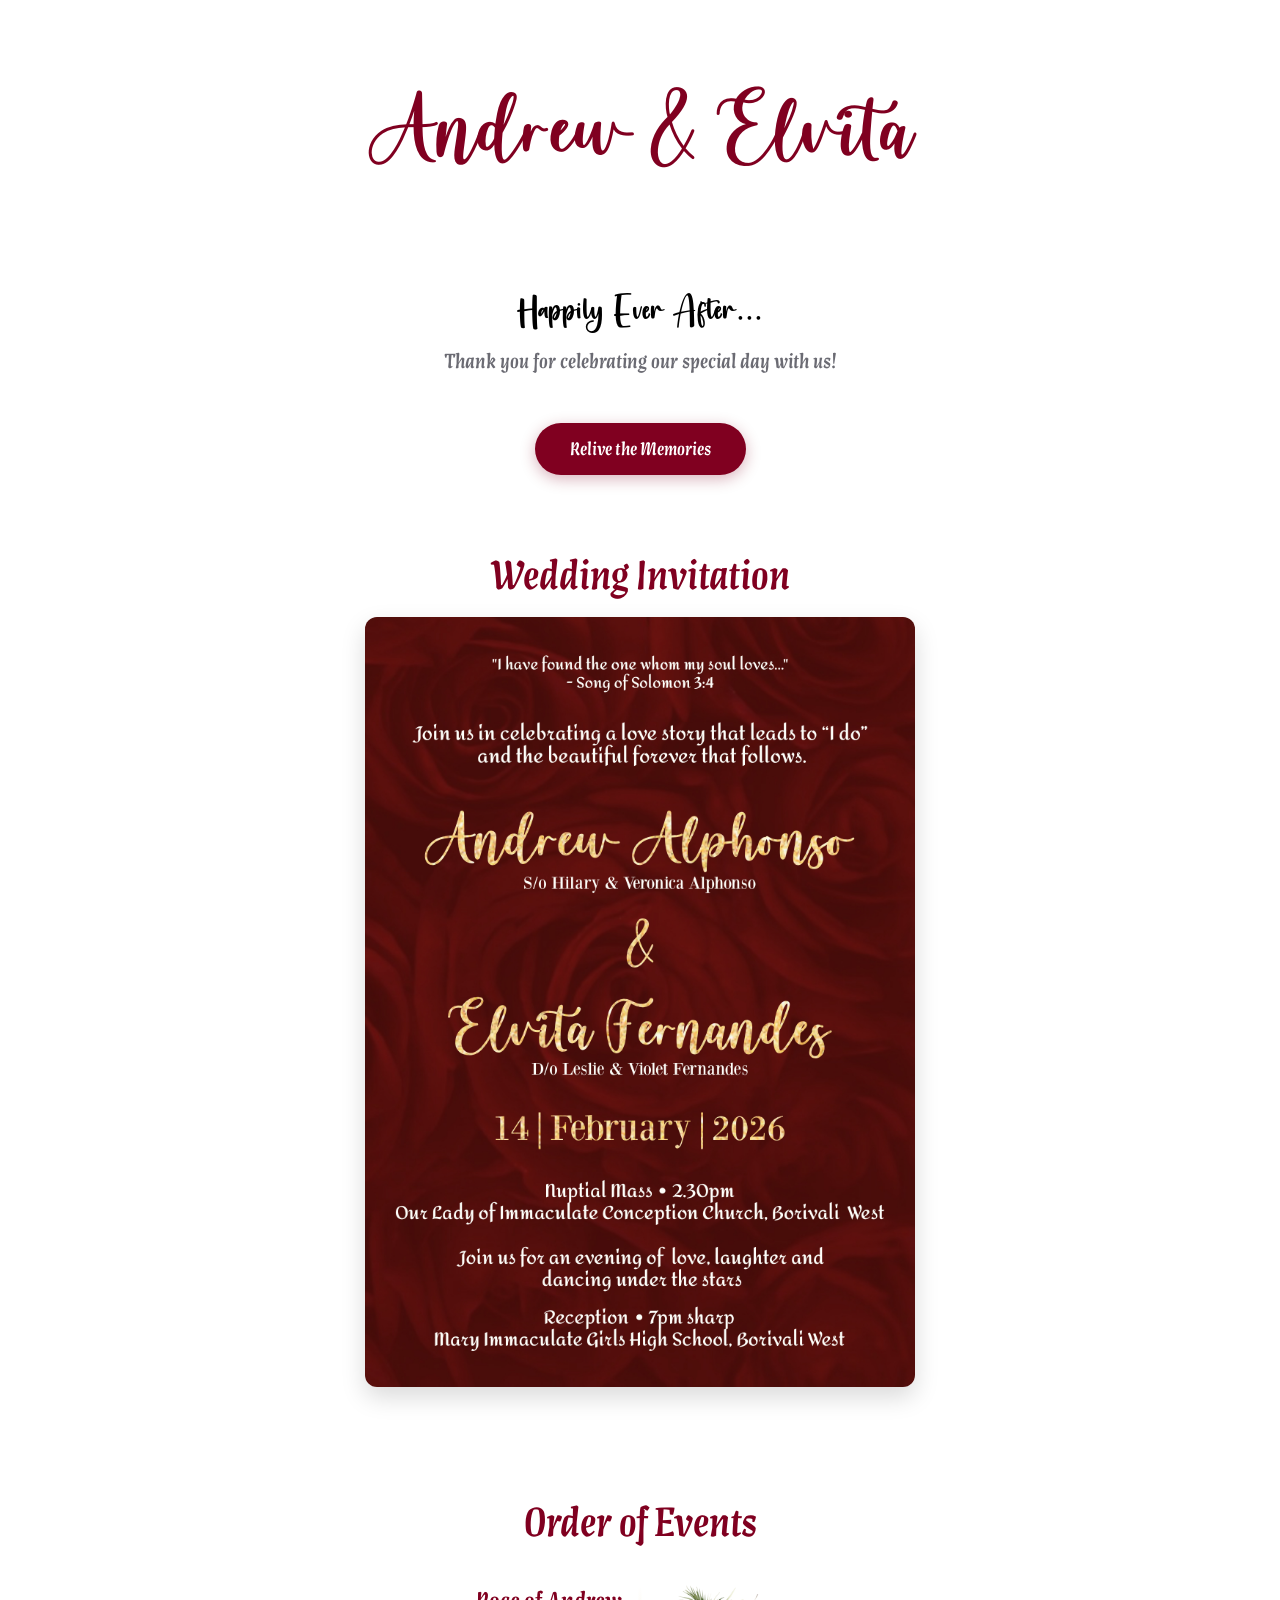
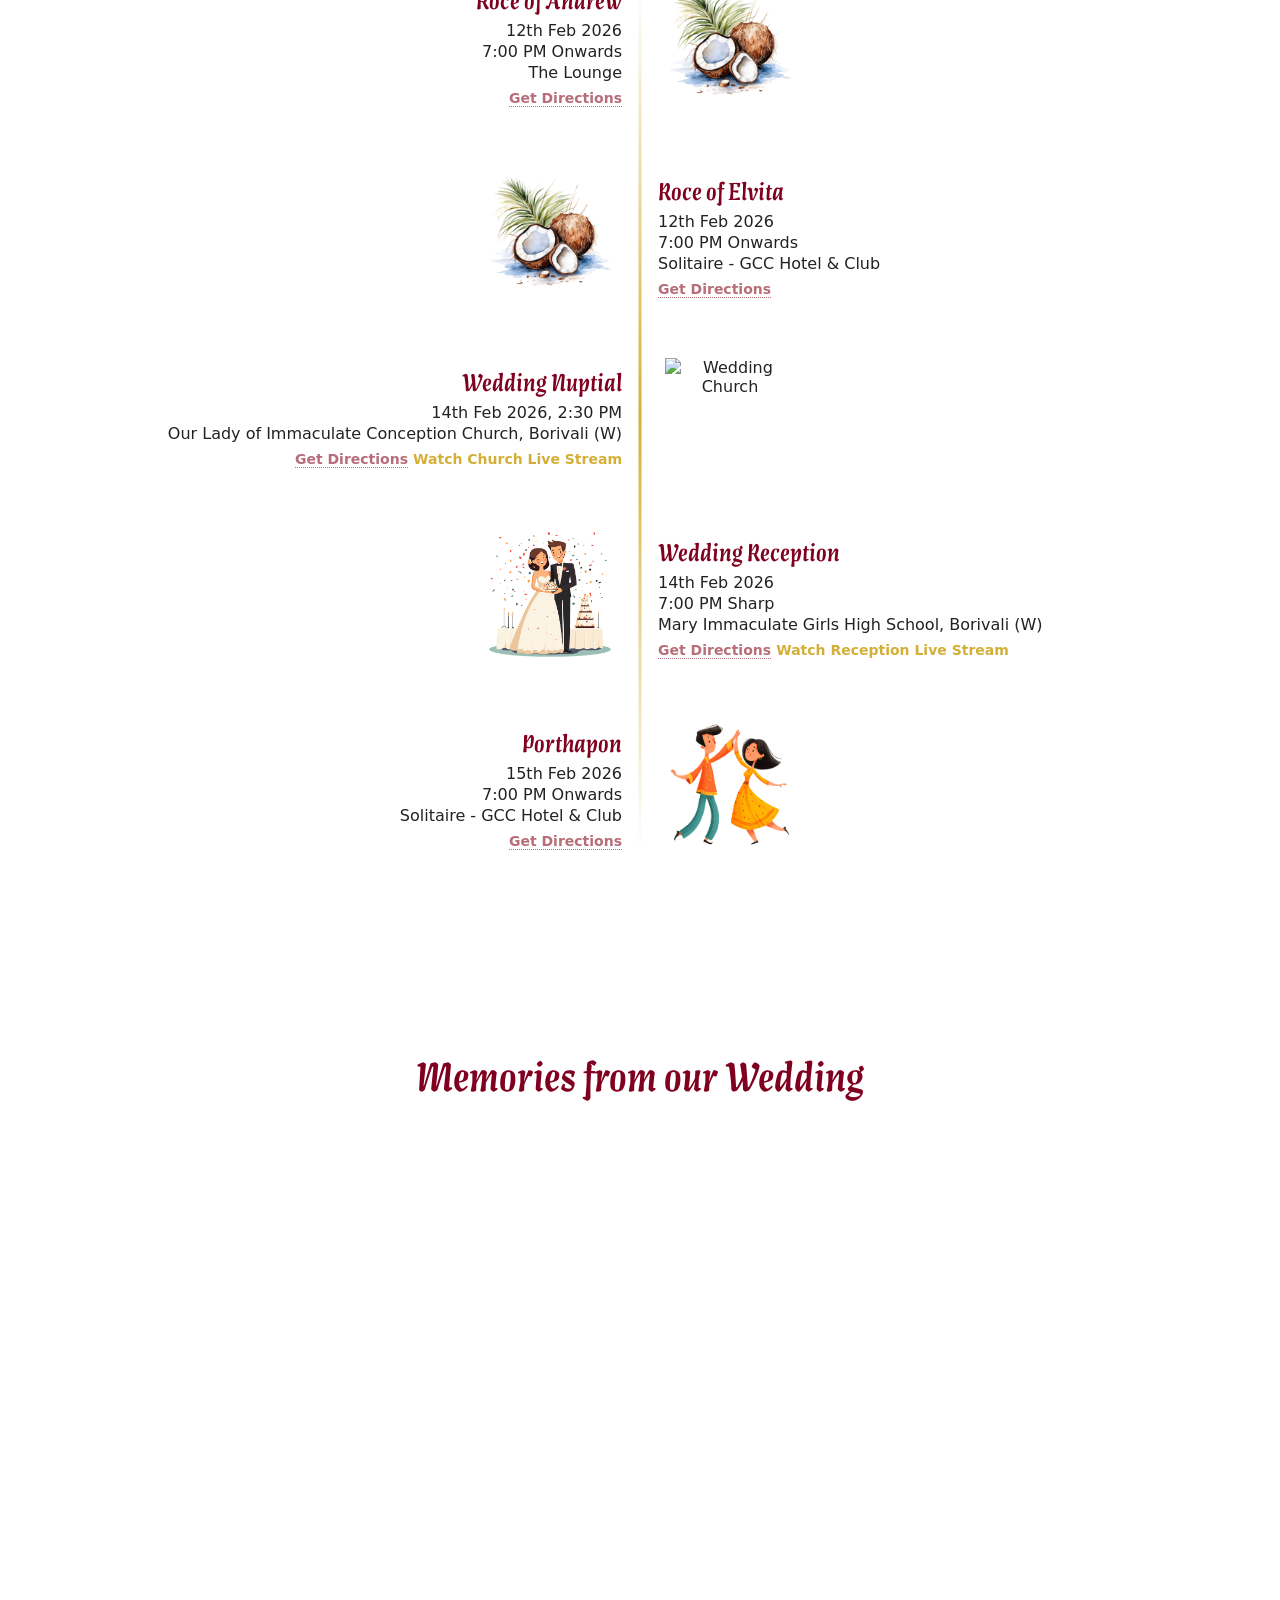
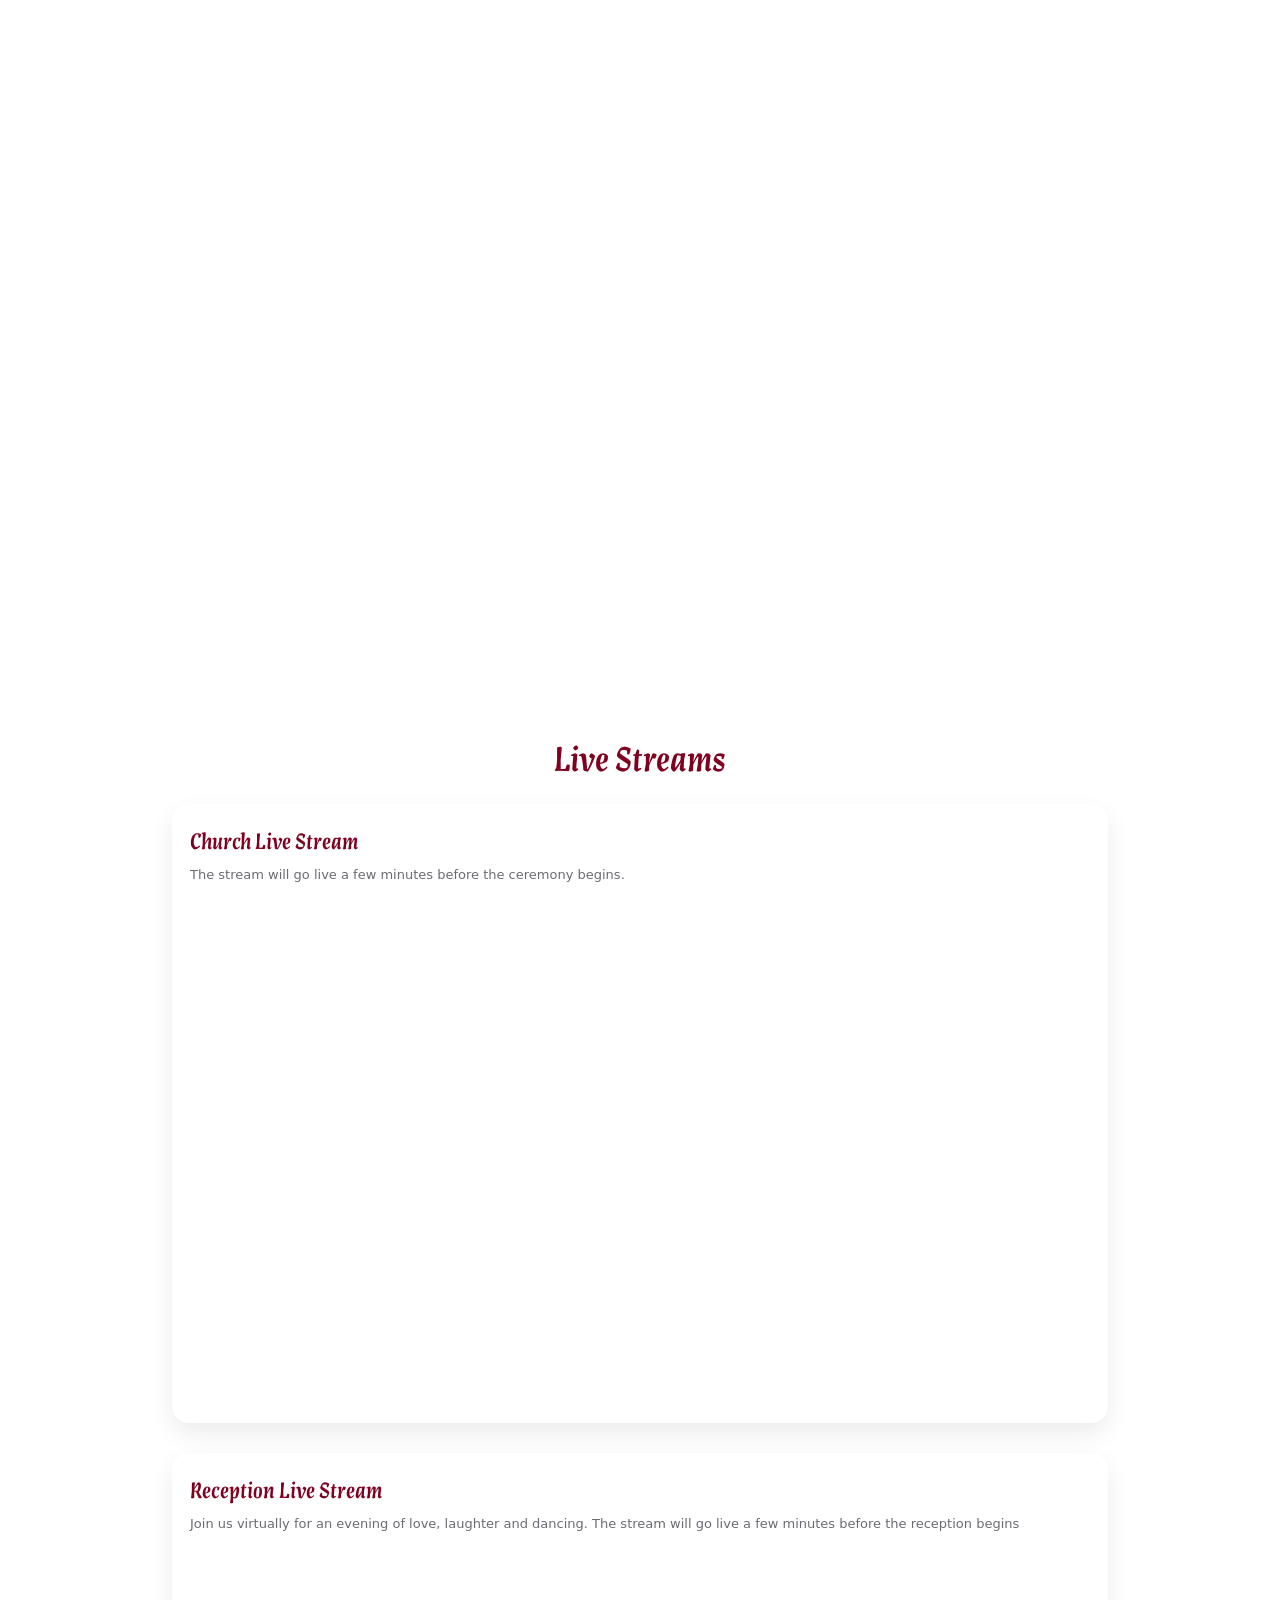
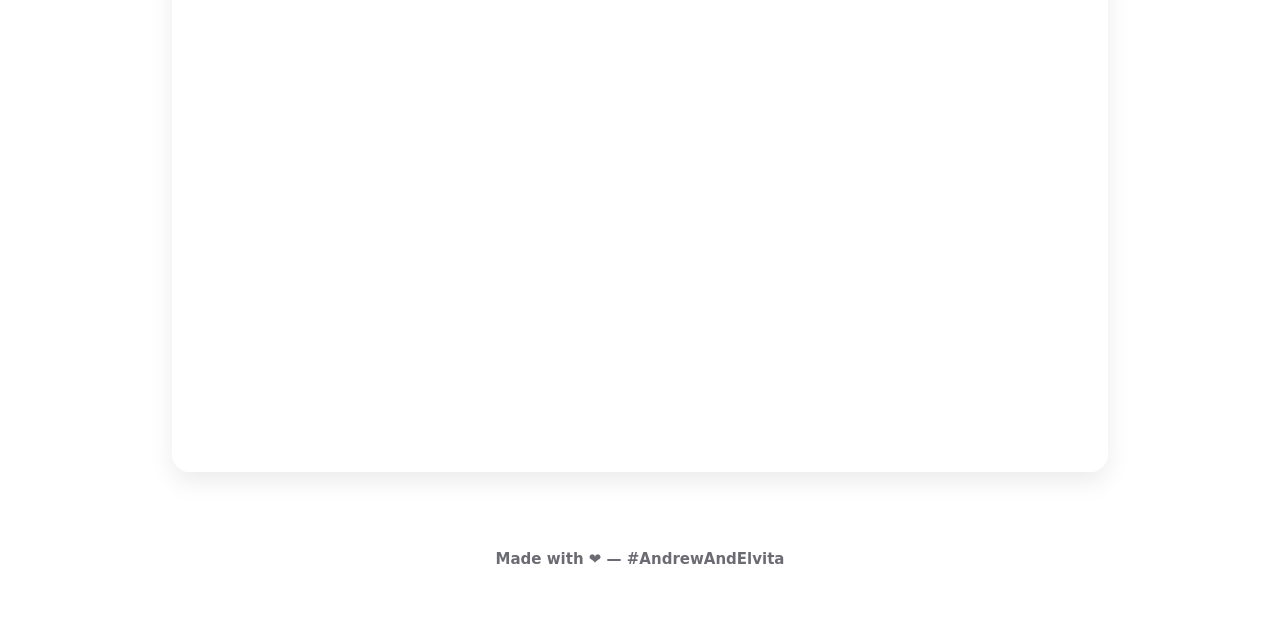
==== commit 26b70eb4: "Add files via upload" ====
--- a/index.html
+++ b/index.html
@@ -277,4 +277,4 @@
   <script src="security.js?v=2"></script>
 </body>
 
-</html>
+</html>
--- a/style.css
+++ b/style.css
@@ -325,9 +325,9 @@
 
 .gallery-grid {
   display: grid;
-  grid-template-columns: repeat(auto-fit, minmax(220px, 1fr));
+  grid-template-columns: repeat(2, 1fr);
   gap: 20px;
-  max-width: 1200px;
+  max-width: 900px;
   margin: 0 auto;
 }
 
@@ -343,11 +343,22 @@
   color: inherit;
   display: flex;
   flex-direction: column;
-  height: 150px;
+  height: 250px;
   justify-content: center;
   align-items: center;
   border: 1px solid rgba(255, 255, 255, 0.8);
   position: relative;
+}
+
+.gallery-card .card-bg {
+  position: absolute;
+  top: 0; left: 0; right: 0; bottom: 0;
+  background-image: var(--bg-image);
+  background-size: cover;
+  background-position: center;
+  opacity: 0;
+  transition: opacity 0.4s ease;
+  z-index: 0;
 }
 
 .gallery-card::before {
@@ -355,10 +366,21 @@
   position: absolute;
   top: 0; left: 0; right: 0; bottom: 0;
   border-radius: var(--card-radius);
-  background: linear-gradient(135deg, rgba(255,255,255,0) 0%, rgba(255,255,255,0.4) 100%);
+  background: rgba(0, 0, 0, 0.4);
   opacity: 0;
   transition: opacity 0.4s ease;
-  z-index: 0;
+  z-index: 1;
+}
+
+.gallery-card .card-content {
+  position: relative;
+  z-index: 2;
+  transition: transform 0.4s cubic-bezier(0.175, 0.885, 0.32, 1.275);
+  display: flex;
+  flex-direction: column;
+  align-items: center;
+  justify-content: center;
+  width: 100%;
 }
 
 .gallery-card:hover {
@@ -367,30 +389,46 @@
   border-color: rgba(255, 255, 255, 1);
 }
 
+.gallery-card:hover .card-bg {
+  opacity: 1;
+}
+
 .gallery-card:hover::before {
   opacity: 1;
 }
 
+.gallery-card:hover .card-content {
+  transform: translateY(15px);
+}
+
 .gallery-card h3 {
   font-family: "ArtigoDisplay";
-  font-size: 18px;
+  font-size: 22px;
   color: var(--maroon);
   margin: 0;
   padding: 0 15px;
   position: relative;
   z-index: 1;
+  transition: color 0.4s ease;
+  text-align: center;
+}
+
+.gallery-card:hover h3 {
+  color: white;
 }
 
 .gallery-card .icon {
-  font-size: 32px;
-  margin-bottom: 10px;
-  transition: transform 0.4s cubic-bezier(0.175, 0.885, 0.32, 1.275);
+  font-size: 40px;
+  margin-bottom: 15px;
+  transition: transform 0.4s cubic-bezier(0.175, 0.885, 0.32, 1.275), opacity 0.4s ease;
   position: relative;
   z-index: 1;
+  opacity: 1;
 }
 
 .gallery-card:hover .icon {
-  transform: scale(1.2) rotate(5deg);
+  opacity: 0;
+  transform: translateY(-10px) scale(0.8);
 }
 
 /* ===================== HEADER POST-WEDDING = [MODIFIED] ===================== */
@@ -426,6 +464,10 @@
 
 /* ===================== RESPONSIVE ===================== */
 @media (max-width: 768px) {
+  .gallery-grid {
+    grid-template-columns: 1fr;
+  }
+
   .container {
     padding: 16px;
   }
